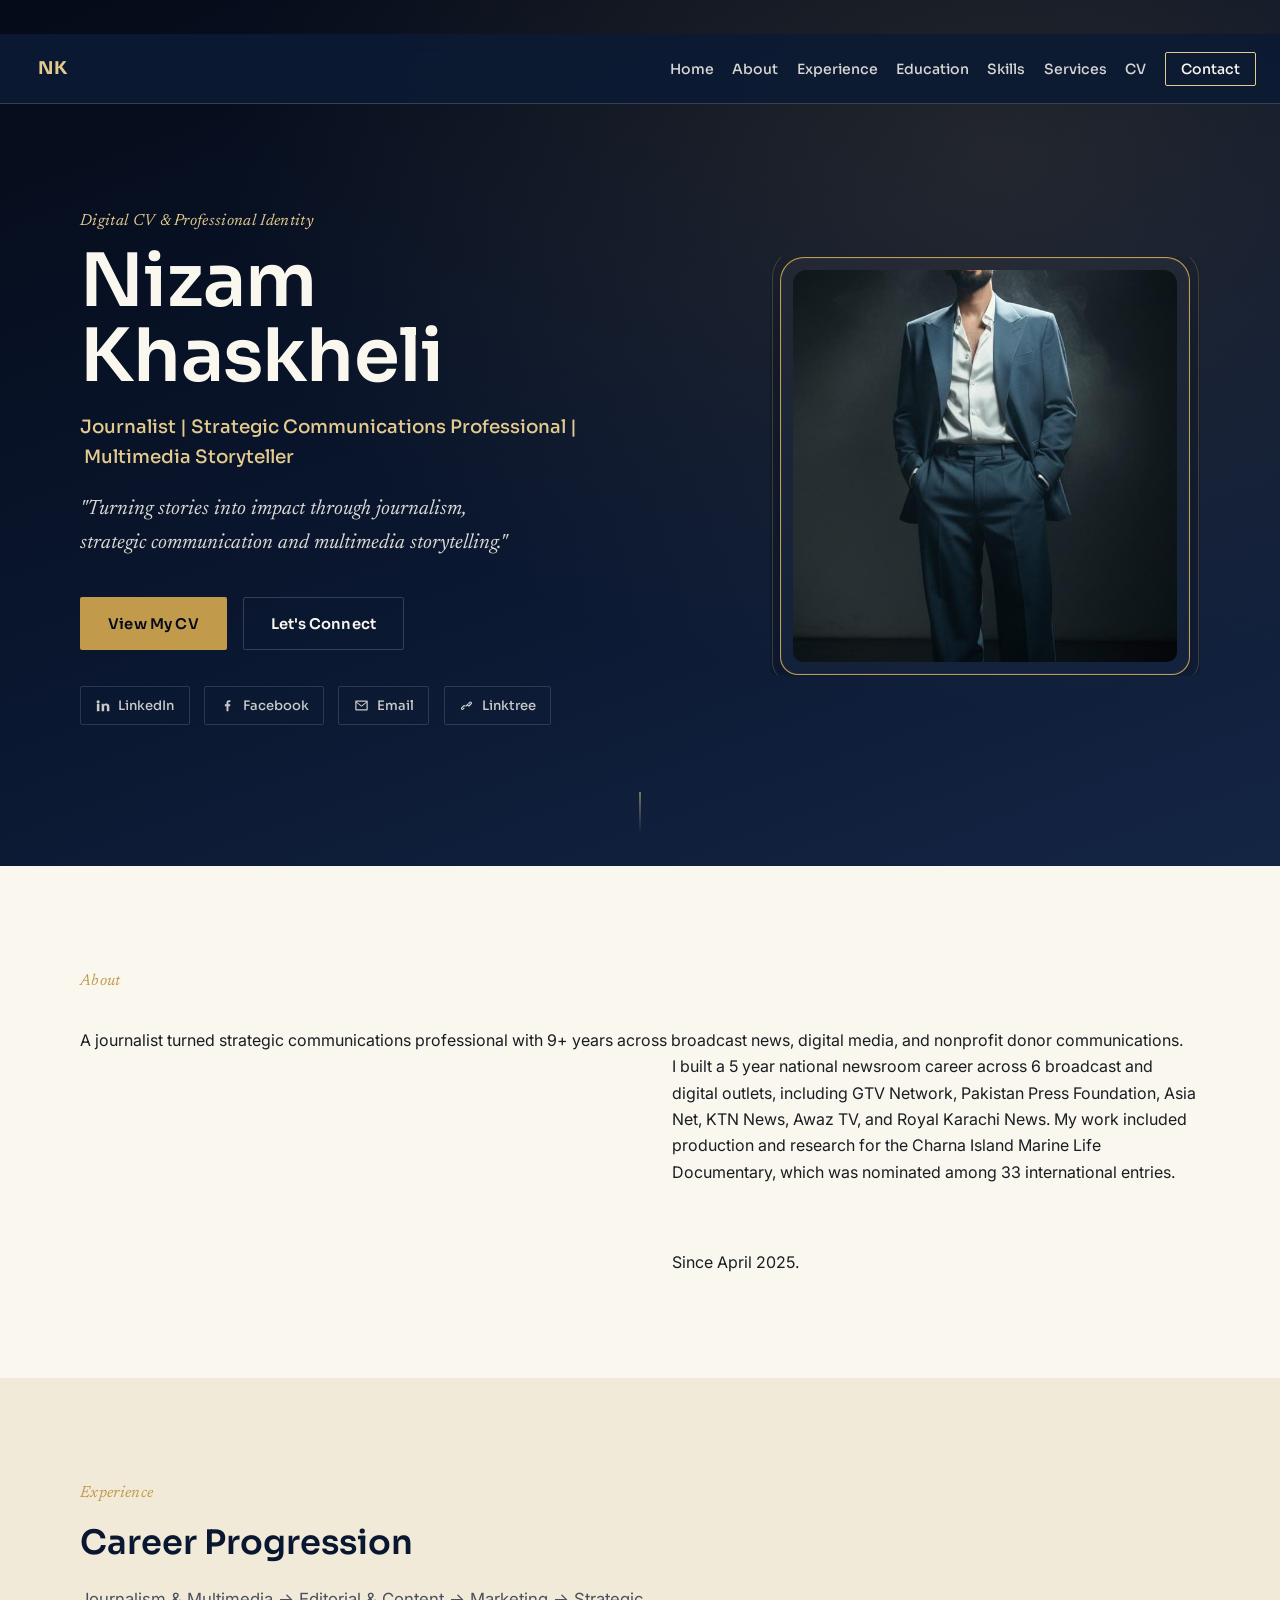
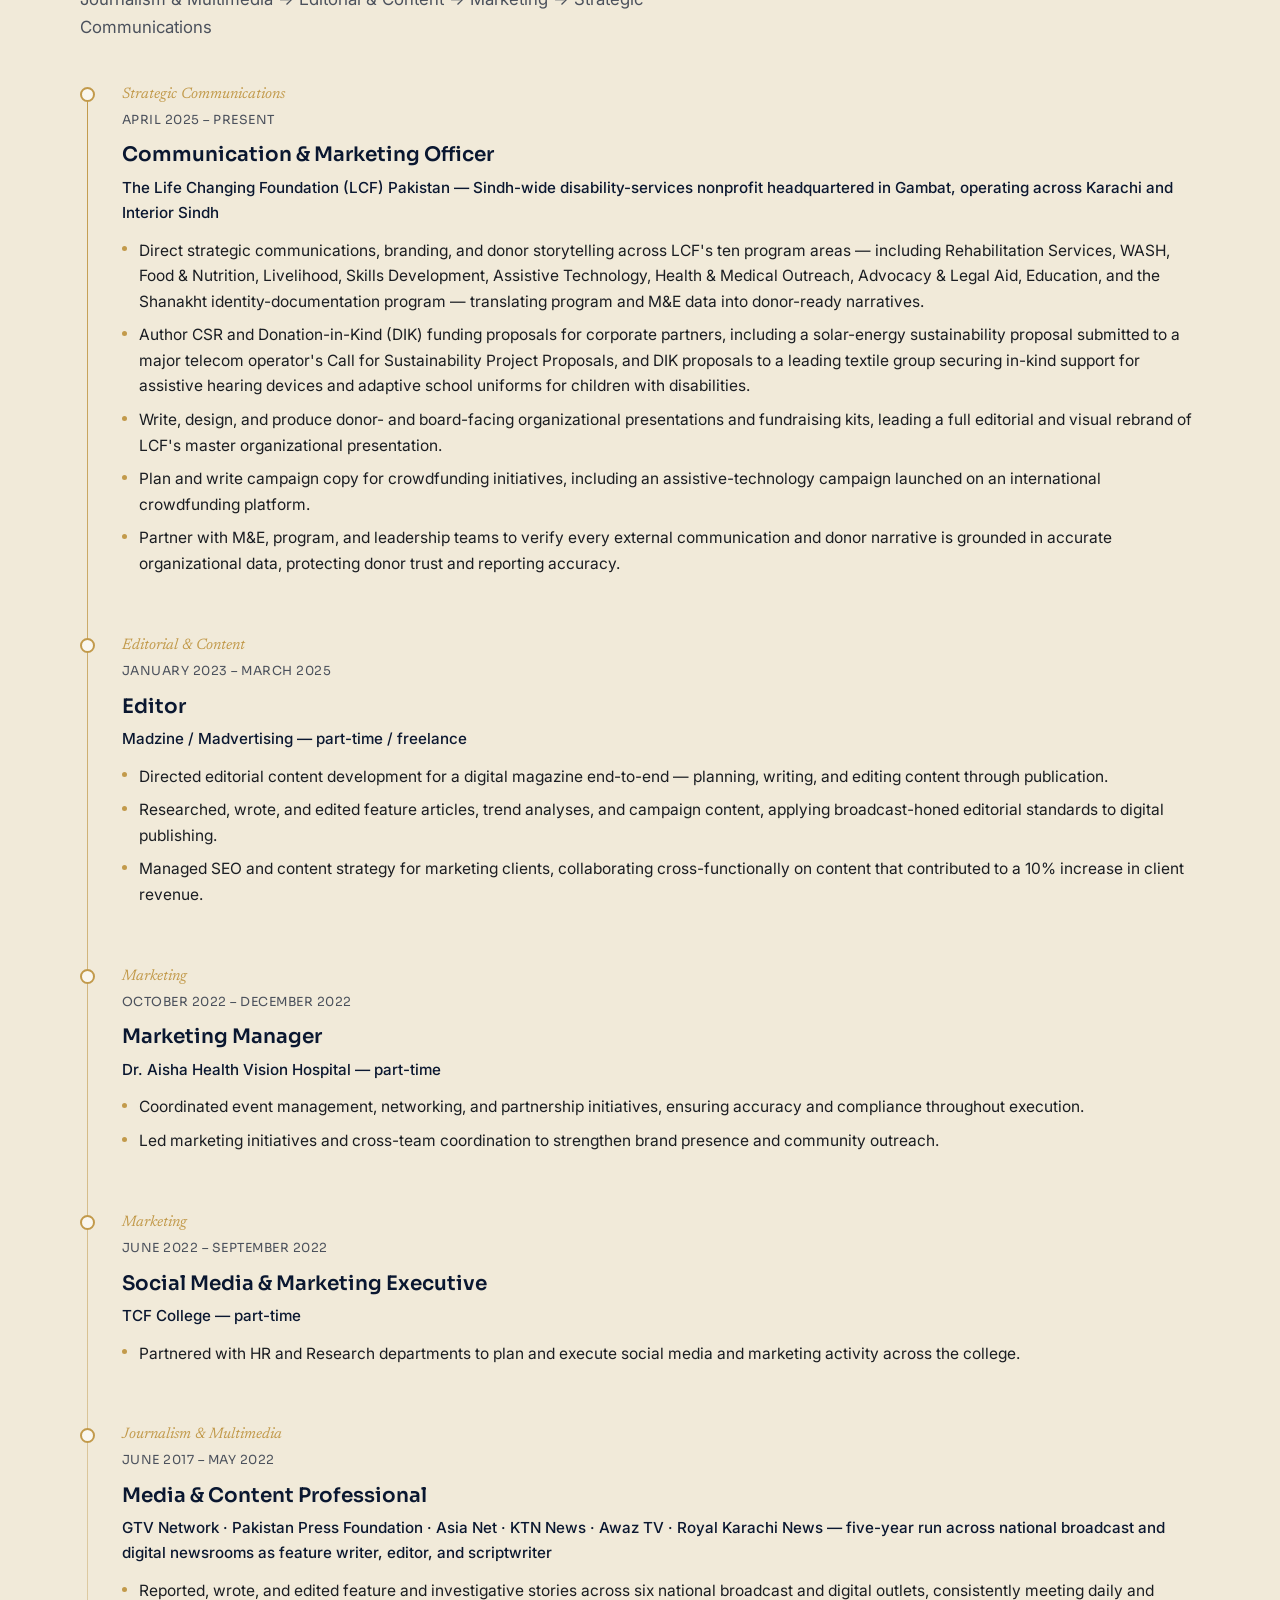
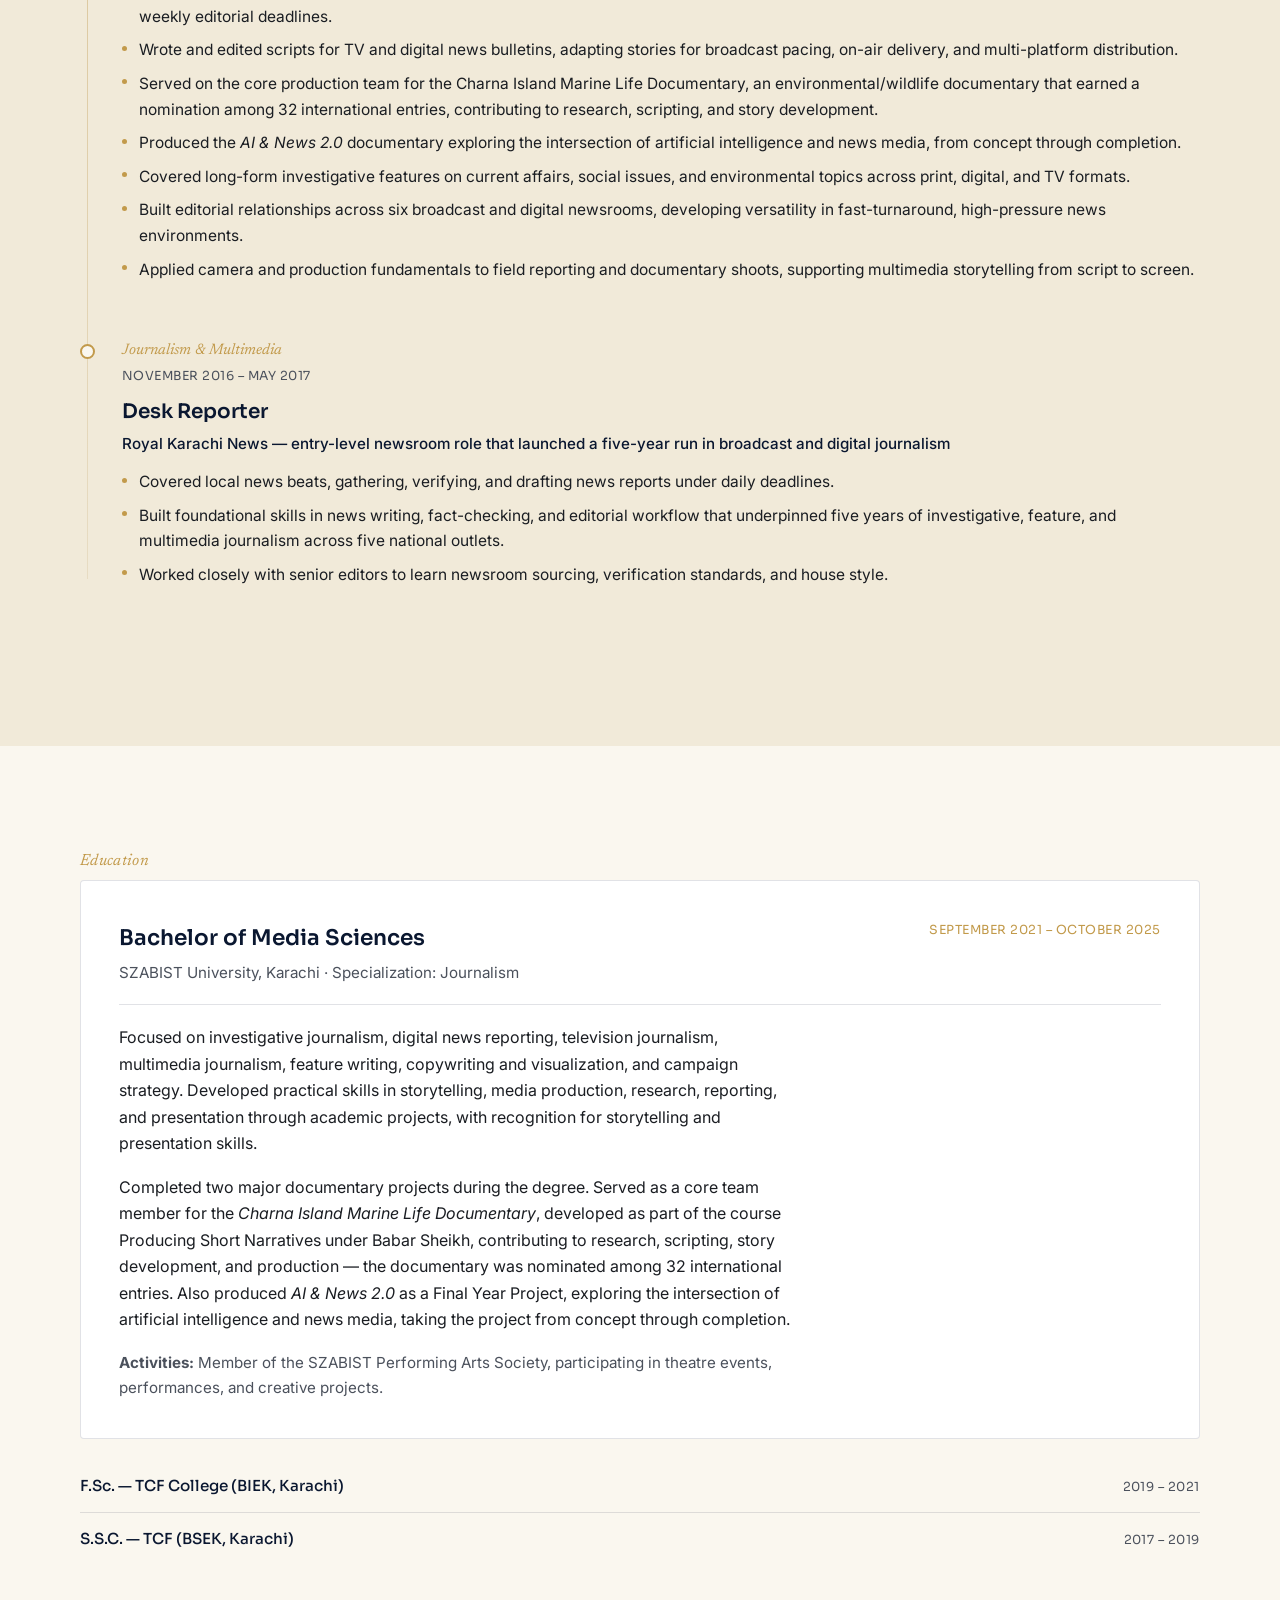
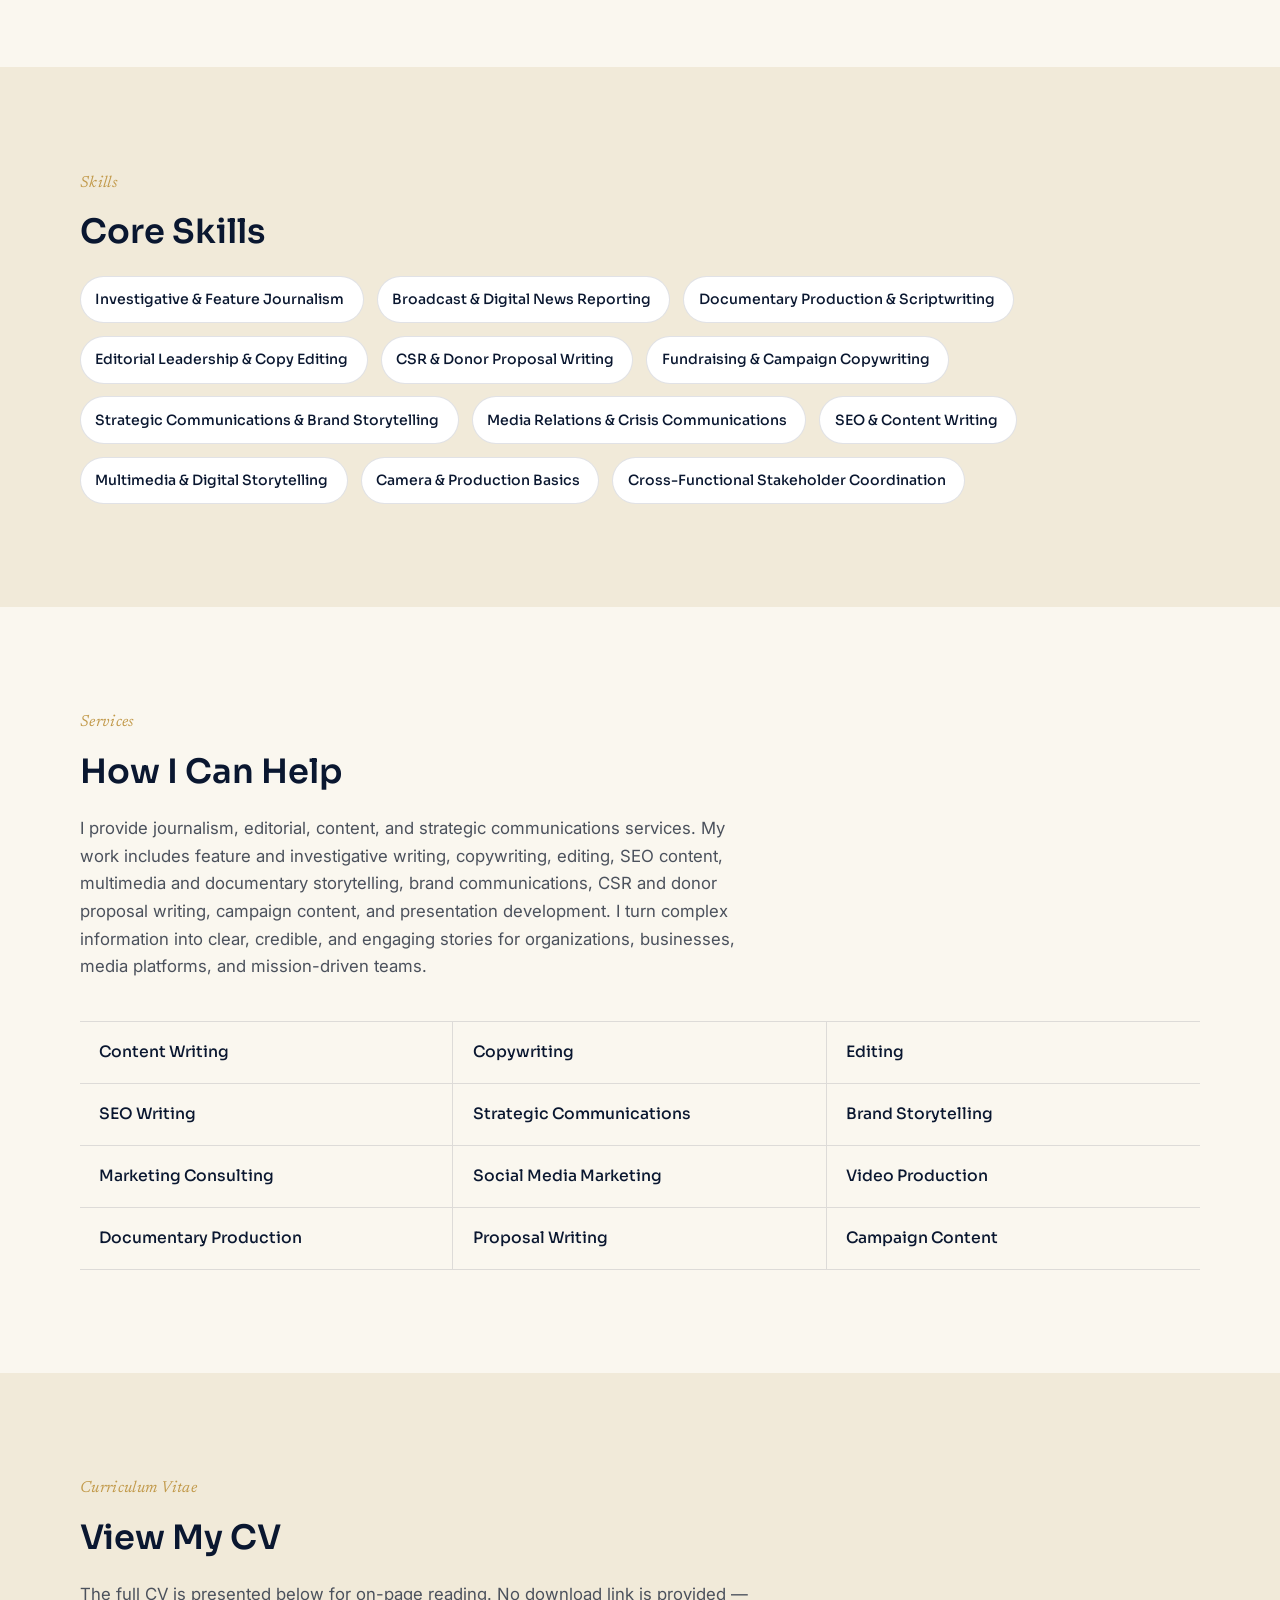
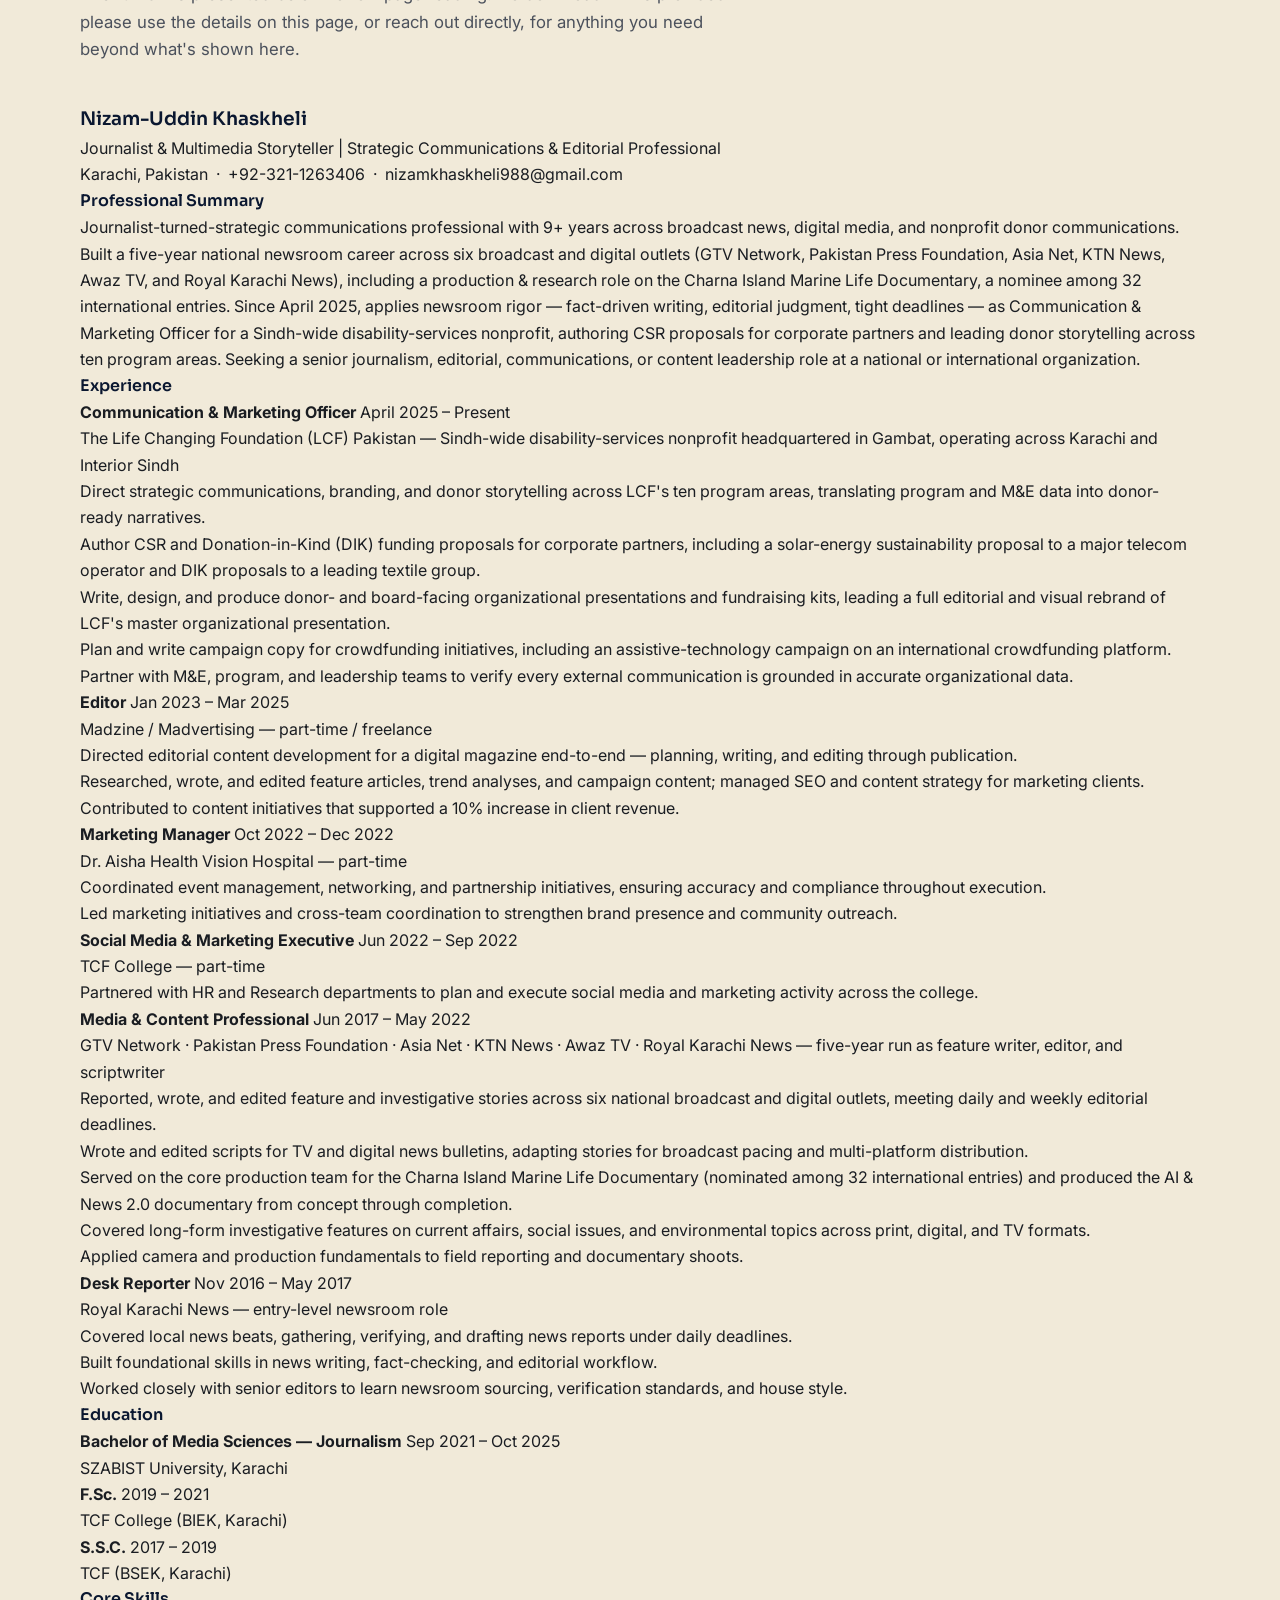
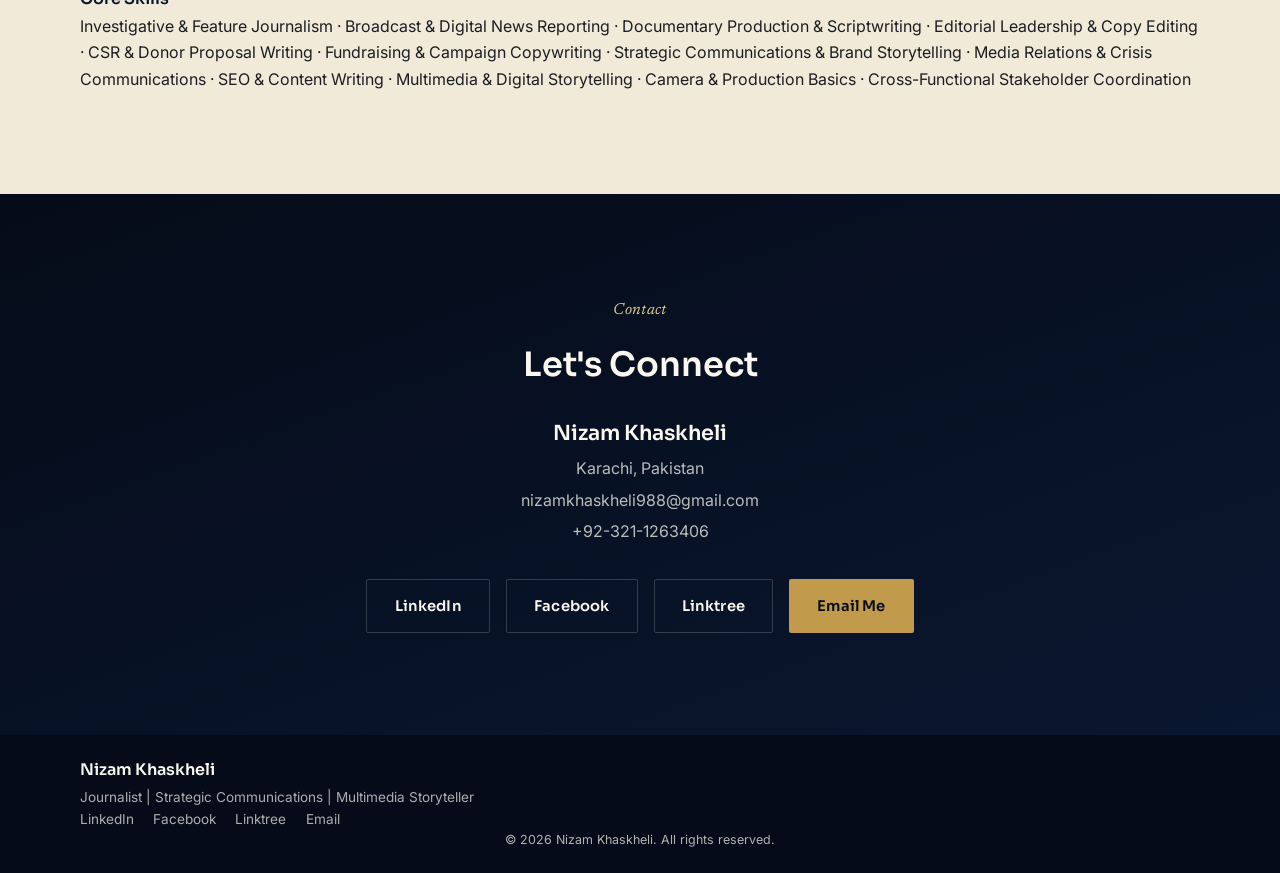
==== index (1).html @ e0e49477 "Add files via upload" ====
<!DOCTYPE html>
<html lang="en">
<head>
<meta charset="UTF-8">
<meta name="viewport" content="width=device-width, initial-scale=1.0">
<title>Nizam Khaskheli | Journalist &amp; Strategic Communications Professional</title>
<meta name="description" content="Nizam Khaskheli is a Karachi-based journalist and strategic communications professional specializing in editorial content, digital media, donor communications, storytelling and multimedia production.">
<meta name="keywords" content="Nizam Khaskheli, journalist in Karachi, journalist Pakistan, strategic communications, communications professional Pakistan, editorial content, digital journalism, broadcast journalism, multimedia storytelling, donor communications, CSR proposal writing, content strategy, SEO content writing">
<meta name="author" content="Nizam Khaskheli">
<meta name="robots" content="index, follow, max-image-preview:large">
<meta name="theme-color" content="#0b1628">
<meta name="geo.region" content="PK-SD">
<meta name="geo.placename" content="Karachi, Pakistan">

<!-- Canonical public URL -->
<link rel="canonical" href="https://visit.nizamkhaskheli.workers.dev/">

<!-- Open Graph -->
<meta property="og:type" content="website">
<meta property="og:title" content="Nizam Khaskheli | Journalist & Strategic Communications Professional">
<meta property="og:description" content="Karachi-based journalist, strategic communications professional and multimedia storyteller. Explore experience, education, skills and CV.">
<meta property="og:url" content="https://visit.nizamkhaskheli.workers.dev/">
<meta property="og:image" content="https://visit.nizamkhaskheli.workers.dev/nizam-khaskheli.jpg">
<meta property="og:image:width" content="643">
<meta property="og:image:height" content="1181">
<meta property="og:locale" content="en_US">

<!-- Twitter / X -->
<meta name="twitter:card" content="summary_large_image">
<meta name="twitter:title" content="Nizam Khaskheli | Journalist & Strategic Communications Professional">
<meta name="twitter:description" content="Karachi-based journalist, strategic communications professional and multimedia storyteller.">
<meta name="twitter:image" content="https://visit.nizamkhaskheli.workers.dev/nizam-khaskheli.jpg">
<link rel="icon" href="/favicon.svg" type="image/svg+xml">

<link rel="preconnect" href="https://fonts.googleapis.com">
<link rel="preconnect" href="https://fonts.gstatic.com" crossorigin>
<link href="https://fonts.googleapis.com/css2?family=Sora:wght@400;500;600;700&family=Inter:wght@400;500;600&family=Newsreader:ital,wght@0,400;1,400;1,500&display=swap" rel="stylesheet">

<link rel="stylesheet" href="style.css">

<!-- Structured data: Person -->
<script type="application/ld+json">
{
  "@context": "https://schema.org",
  "@type": "Person",
  "name": "Nizam Khaskheli",
  "alternateName": "Nizam-Uddin Khaskheli",
  "jobTitle": "Communication & Marketing Officer",
  "description": "Karachi-based journalist, strategic communications professional and multimedia storyteller with 9+ years across broadcast news, digital media, editorial content and nonprofit donor communications.",
  "url": "https://visit.nizamkhaskheli.workers.dev/",
  "image": "https://visit.nizamkhaskheli.workers.dev/nizam-khaskheli.jpg",
  "email": "mailto:nizamkhaskheli988@gmail.com",
  "telephone": "+92-321-1263406",
  "address": {
    "@type": "PostalAddress",
    "addressLocality": "Karachi",
    "addressCountry": "PK"
  },
  "worksFor": {
    "@type": "Organization",
    "name": "The Life Changing Foundation (LCF) Pakistan"
  },
  "alumniOf": {
    "@type": "CollegeOrUniversity",
    "name": "SZABIST University, Karachi"
  },
  "knowsAbout": [
    "Investigative Journalism",
    "Broadcast News Reporting",
    "Documentary Production",
    "Editorial Leadership",
    "CSR & Donor Proposal Writing",
    "Strategic Communications",
    "Brand Storytelling",
    "SEO & Content Writing"
  ],
  "sameAs": [
    "https://www.linkedin.com/in/nizam-khaskheli-a80105393/",
    "https://www.facebook.com/people/Nizam-Khaskheli/pfbid02JHVqVkU1X79TqSRb5tmzg2qRRCMNdY21jjFmo4Lgp6rfTdWKMhmAxt5phXQ5WW2fl/",
    "https://linktr.ee/nizamkhaskheli_"
  ]
}
</script>
<script type="application/ld+json">
{
  "@context":"https://schema.org",
  "@type":"WebSite",
  "name":"Nizam Khaskheli",
  "url":"https://visit.nizamkhaskheli.workers.dev/",
  "description":"Professional digital CV and profile of Nizam Khaskheli, journalist and strategic communications professional.",
  "inLanguage":"en"
}
</script>
</head>
<body>

<a class="skip-link" href="#main">Skip to content</a>

<!-- ============ NAVIGATION ============ -->
<header class="site-header" id="site-header">
  <nav class="nav" aria-label="Primary">
    <a href="#home" class="nav__mark">NK</a>

    <button class="nav__toggle" id="navToggle" aria-expanded="false" aria-controls="navMenu" aria-label="Open menu">
      <span></span><span></span><span></span>
    </button>

    <ul class="nav__menu" id="navMenu">
      <li><a href="#home" class="nav__link">Home</a></li>
      <li><a href="#about" class="nav__link">About</a></li>
      <li><a href="#experience" class="nav__link">Experience</a></li>
      <li><a href="#education" class="nav__link">Education</a></li>
      <li><a href="#skills" class="nav__link">Skills</a></li>
      <li><a href="#services" class="nav__link">Services</a></li>
      <li><a href="#cv" class="nav__link">CV</a></li>
      <li><a href="#contact" class="nav__link nav__link--cta">Contact</a></li>
    </ul>
  </nav>
</header>

<main id="main">

  <!-- ============ HERO ============ -->
  <section class="hero" id="home">
    <div class="hero__inner">
      <div class="hero__text">
        <p class="eyebrow eyebrow--light hero-anim" style="--d:1">Digital CV &amp; Professional Identity</p>
        <h1 class="hero__name hero-anim" style="--d:2">Nizam<br>Khaskheli</h1>
        <p class="hero__role hero-anim" style="--d:3">Journalist&nbsp;|&nbsp;Strategic Communications Professional&nbsp;|&nbsp;Multimedia Storyteller</p>
        <p class="hero__tagline hero-anim" style="--d:4">"Turning stories into impact through journalism, strategic communication and multimedia storytelling."</p>

        <div class="hero__ctas hero-anim" style="--d:5">
          <a href="#cv" class="btn btn--gold">View My CV</a>
          <a href="#contact" class="btn btn--outline">Let's Connect</a>
        </div>

        <div class="hero__socials hero-anim" style="--d:6" aria-label="Social profiles">
          <a href="https://www.linkedin.com/in/nizam-khaskheli-a80105393/" target="_blank" rel="noopener noreferrer" class="social-btn" aria-label="Nizam Khaskheli on LinkedIn">
            <svg viewBox="0 0 24 24" aria-hidden="true"><path d="M4.98 3.5a2.5 2.5 0 1 1 0 5 2.5 2.5 0 0 1 0-5ZM3 9h4v12H3V9Zm7 0h3.8v1.7h.05c.53-1 1.83-2.05 3.77-2.05C21.9 8.65 23 10.9 23 14.2V21h-4v-6.1c0-1.45-.03-3.32-2.02-3.32-2.03 0-2.34 1.58-2.34 3.22V21h-4V9Z"/></svg>
            <span>LinkedIn</span>
          </a>
          <a href="https://www.facebook.com/people/Nizam-Khaskheli/pfbid02JHVqVkU1X79TqSRb5tmzg2qRRCMNdY21jjFmo4Lgp6rfTdWKMhmAxt5phXQ5WW2fl/" target="_blank" rel="noopener noreferrer" class="social-btn" aria-label="Nizam Khaskheli on Facebook">
            <svg viewBox="0 0 24 24" aria-hidden="true"><path d="M13.5 21v-7.9h2.65l.4-3.08H13.5V8.05c0-.89.25-1.5 1.52-1.5h1.63V3.8C16.35 3.75 15.4 3.67 14.3 3.67c-2.3 0-3.87 1.4-3.87 3.98v2.35H7.77v3.08h2.66V21h3.07Z"/></svg>
            <span>Facebook</span>
          </a>
          <a href="mailto:nizamkhaskheli988@gmail.com" class="social-btn" aria-label="Email Nizam Khaskheli">
            <svg viewBox="0 0 24 24" aria-hidden="true"><path d="M2 5.5A1.5 1.5 0 0 1 3.5 4h17A1.5 1.5 0 0 1 22 5.5v13a1.5 1.5 0 0 1-1.5 1.5h-17A1.5 1.5 0 0 1 2 18.5v-13Zm2.2.5 7.8 6.1L19.8 6H4.2Zm15.8 1.6-7.4 5.8a1 1 0 0 1-1.2 0L4 7.6V18h16V7.6Z"/></svg>
            <span>Email</span>
          </a>
          <a href="https://linktr.ee/nizamkhaskheli_" target="_blank" rel="noopener noreferrer" class="social-btn" aria-label="Nizam Khaskheli on Linktree">
            <svg viewBox="0 0 24 24" aria-hidden="true"><path d="M10.6 13.4a1 1 0 0 1 0-1.4l3-3a1 1 0 0 1 1.4 1.4l-3 3a1 1 0 0 1-1.4 0Zm-1.9 3.5-1.6 1.6a2.5 2.5 0 0 1-3.5-3.5l3-3a2.5 2.5 0 0 1 3.5 0 1 1 0 0 1-1.4 1.4.5.5 0 0 0-.7 0l-3 3a.5.5 0 0 0 .7.7l1.6-1.6a1 1 0 0 1 1.4 1.4ZM20.4 9.6l-3 3a2.5 2.5 0 0 1-3.5 0 1 1 0 0 1 1.4-1.4.5.5 0 0 0 .7 0l3-3a.5.5 0 0 0-.7-.7l-1.6 1.6a1 1 0 1 1-1.4-1.4l1.6-1.6a2.5 2.5 0 0 1 3.5 3.5Z"/></svg>
            <span>Linktree</span>
          </a>
        </div>
      </div>

      <div class="hero__portrait hero-anim-portrait">
        <div class="portrait-frame">
          <img src="nizam-khaskheli.jpg" alt="Portrait of Nizam Khaskheli, journalist and strategic communications professional" class="portrait-img" width="643" height="1181" loading="eager" fetchpriority="high">
        </div>
      </div>
    </div>
    <div class="hero__scroll-cue" aria-hidden="true"><span></span></div>
  </section>

  <!-- ============ ABOUT ============ -->
  <section class="section" id="about">
    <div class="section__inner">
      <p class="eyebrow">About</p>
      <p class="lede"> <p class="about__lead">
  </p>A journalist turned strategic communications professional with 9+ years across broadcast news, digital media, and nonprofit donor communications.</p>
      <div class="about__grid">
        <p class="body-text">
          <p>
    I built a 5 year national newsroom career across 6 broadcast and digital outlets, including GTV Network, Pakistan Press Foundation, Asia Net, KTN News, Awaz TV, and Royal Karachi News. My work included production and research for the Charna Island Marine Life Documentary, which was nominated among 33 international entries.
</p>
        </p>
        <p class="body-text">
          Since April 2025.
        </p>
      </div>
    </div>
  </section>

  <!-- ============ EXPERIENCE ============ -->
  <section class="section section--tint" id="experience">
    <div class="section__inner">
      <p class="eyebrow">Experience</p>
      <h2 class="section__title">Career Progression</h2>
      <p class="section__intro">Journalism &amp; Multimedia&nbsp;→&nbsp;Editorial &amp; Content&nbsp;→&nbsp;Marketing&nbsp;→&nbsp;Strategic Communications</p>

      <ol class="timeline">

        <!-- Role 1 -->
        <li class="timeline__item" data-reveal>
          <div class="timeline__marker" aria-hidden="true"></div>
          <div class="timeline__content">
            <p class="timeline__era">Strategic Communications</p>
            <p class="timeline__date">April 2025 – Present</p>
            <h3 class="timeline__role">Communication &amp; Marketing Officer</h3>
            <p class="timeline__org">The Life Changing Foundation (LCF) Pakistan — Sindh-wide disability-services nonprofit headquartered in Gambat, operating across Karachi and Interior Sindh</p>
            <ul class="timeline__bullets">
              <li>Direct strategic communications, branding, and donor storytelling across LCF's ten program areas — including Rehabilitation Services, WASH, Food &amp; Nutrition, Livelihood, Skills Development, Assistive Technology, Health &amp; Medical Outreach, Advocacy &amp; Legal Aid, Education, and the Shanakht identity-documentation program — translating program and M&amp;E data into donor-ready narratives.</li>
              <li>Author CSR and Donation-in-Kind (DIK) funding proposals for corporate partners, including a solar-energy sustainability proposal submitted to a major telecom operator's Call for Sustainability Project Proposals, and DIK proposals to a leading textile group securing in-kind support for assistive hearing devices and adaptive school uniforms for children with disabilities.</li>
              <li>Write, design, and produce donor- and board-facing organizational presentations and fundraising kits, leading a full editorial and visual rebrand of LCF's master organizational presentation.</li>
              <li>Plan and write campaign copy for crowdfunding initiatives, including an assistive-technology campaign launched on an international crowdfunding platform.</li>
              <li>Partner with M&amp;E, program, and leadership teams to verify every external communication and donor narrative is grounded in accurate organizational data, protecting donor trust and reporting accuracy.</li>
            </ul>
          </div>
        </li>

        <!-- Role 2 -->
        <li class="timeline__item" data-reveal>
          <div class="timeline__marker" aria-hidden="true"></div>
          <div class="timeline__content">
            <p class="timeline__era">Editorial &amp; Content</p>
            <p class="timeline__date">January 2023 – March 2025</p>
            <h3 class="timeline__role">Editor</h3>
            <p class="timeline__org">Madzine / Madvertising — part-time / freelance</p>
            <ul class="timeline__bullets">
              <li>Directed editorial content development for a digital magazine end-to-end — planning, writing, and editing content through publication.</li>
              <li>Researched, wrote, and edited feature articles, trend analyses, and campaign content, applying broadcast-honed editorial standards to digital publishing.</li>
              <li>Managed SEO and content strategy for marketing clients, collaborating cross-functionally on content that contributed to a 10% increase in client revenue.</li>
            </ul>
          </div>
        </li>

        <!-- Role 3 -->
        <li class="timeline__item" data-reveal>
          <div class="timeline__marker" aria-hidden="true"></div>
          <div class="timeline__content">
            <p class="timeline__era">Marketing</p>
            <p class="timeline__date">October 2022 – December 2022</p>
            <h3 class="timeline__role">Marketing Manager</h3>
            <p class="timeline__org">Dr. Aisha Health Vision Hospital — part-time</p>
            <ul class="timeline__bullets">
              <li>Coordinated event management, networking, and partnership initiatives, ensuring accuracy and compliance throughout execution.</li>
              <li>Led marketing initiatives and cross-team coordination to strengthen brand presence and community outreach.</li>
            </ul>
          </div>
        </li>

        <!-- Role 4 -->
        <li class="timeline__item" data-reveal>
          <div class="timeline__marker" aria-hidden="true"></div>
          <div class="timeline__content">
            <p class="timeline__era">Marketing</p>
            <p class="timeline__date">June 2022 – September 2022</p>
            <h3 class="timeline__role">Social Media &amp; Marketing Executive</h3>
            <p class="timeline__org">TCF College — part-time</p>
            <ul class="timeline__bullets">
              <li>Partnered with HR and Research departments to plan and execute social media and marketing activity across the college.</li>
            </ul>
          </div>
        </li>

        <!-- Role 5 -->
        <li class="timeline__item" data-reveal>
          <div class="timeline__marker" aria-hidden="true"></div>
          <div class="timeline__content">
            <p class="timeline__era">Journalism &amp; Multimedia</p>
            <p class="timeline__date">June 2017 – May 2022</p>
            <h3 class="timeline__role">Media &amp; Content Professional</h3>
            <p class="timeline__org">GTV Network · Pakistan Press Foundation · Asia Net · KTN News · Awaz TV · Royal Karachi News — five-year run across national broadcast and digital newsrooms as feature writer, editor, and scriptwriter</p>
            <ul class="timeline__bullets">
              <li>Reported, wrote, and edited feature and investigative stories across six national broadcast and digital outlets, consistently meeting daily and weekly editorial deadlines.</li>
              <li>Wrote and edited scripts for TV and digital news bulletins, adapting stories for broadcast pacing, on-air delivery, and multi-platform distribution.</li>
              <li>Served on the core production team for the Charna Island Marine Life Documentary, an environmental/wildlife documentary that earned a nomination among 32 international entries, contributing to research, scripting, and story development.</li>
              <li>Produced the <em>AI &amp; News 2.0</em> documentary exploring the intersection of artificial intelligence and news media, from concept through completion.</li>
              <li>Covered long-form investigative features on current affairs, social issues, and environmental topics across print, digital, and TV formats.</li>
              <li>Built editorial relationships across six broadcast and digital newsrooms, developing versatility in fast-turnaround, high-pressure news environments.</li>
              <li>Applied camera and production fundamentals to field reporting and documentary shoots, supporting multimedia storytelling from script to screen.</li>
            </ul>
          </div>
        </li>

        <!-- Role 6 -->
        <li class="timeline__item" data-reveal>
          <div class="timeline__marker" aria-hidden="true"></div>
          <div class="timeline__content">
            <p class="timeline__era">Journalism &amp; Multimedia</p>
            <p class="timeline__date">November 2016 – May 2017</p>
            <h3 class="timeline__role">Desk Reporter</h3>
            <p class="timeline__org">Royal Karachi News — entry-level newsroom role that launched a five-year run in broadcast and digital journalism</p>
            <ul class="timeline__bullets">
              <li>Covered local news beats, gathering, verifying, and drafting news reports under daily deadlines.</li>
              <li>Built foundational skills in news writing, fact-checking, and editorial workflow that underpinned five years of investigative, feature, and multimedia journalism across five national outlets.</li>
              <li>Worked closely with senior editors to learn newsroom sourcing, verification standards, and house style.</li>
            </ul>
          </div>
        </li>

      </ol>
    </div>
  </section>

  <!-- ============ EDUCATION ============ -->
  <section class="section" id="education">
    <div class="section__inner">
      <p class="eyebrow">Education</p>
      <div class="education__card" data-reveal>
        <div class="education__head">
          <div>
            <h3 class="education__degree">Bachelor of Media Sciences</h3>
            <p class="education__school">SZABIST University, Karachi &middot; Specialization: Journalism</p>
          </div>
          <p class="education__date">September 2021 – October 2025</p>
        </div>
        <p class="body-text">
          Focused on investigative journalism, digital news reporting, television journalism, multimedia journalism, feature writing, copywriting and visualization, and campaign strategy. Developed practical skills in storytelling, media production, research, reporting, and presentation through academic projects, with recognition for storytelling and presentation skills.
        </p>
        <p class="body-text">
          Completed two major documentary projects during the degree. Served as a core team member for the <em>Charna Island Marine Life Documentary</em>, developed as part of the course Producing Short Narratives under Babar Sheikh, contributing to research, scripting, story development, and production — the documentary was nominated among 32 international entries. Also produced <em>AI &amp; News 2.0</em> as a Final Year Project, exploring the intersection of artificial intelligence and news media, taking the project from concept through completion.
        </p>
        <p class="body-text body-text--muted">
          <strong>Activities:</strong> Member of the SZABIST Performing Arts Society, participating in theatre events, performances, and creative projects.
        </p>
      </div>

      <div class="education__prior" data-reveal>
        <div class="education__prior-row">
          <p class="education__prior-degree">F.Sc. — TCF College (BIEK, Karachi)</p>
          <p class="education__prior-date">2019 – 2021</p>
        </div>
        <div class="education__prior-row">
          <p class="education__prior-degree">S.S.C. — TCF (BSEK, Karachi)</p>
          <p class="education__prior-date">2017 – 2019</p>
        </div>
      </div>
    </div>
  </section>

  <!-- ============ SKILLS ============ -->
  <section class="section section--tint" id="skills">
    <div class="section__inner">
      <p class="eyebrow">Skills</p>
      <h2 class="section__title">Core Skills</h2>
      <ul class="skills__grid">
        <li class="skill-chip" data-reveal>Investigative &amp; Feature Journalism</li>
        <li class="skill-chip" data-reveal>Broadcast &amp; Digital News Reporting</li>
        <li class="skill-chip" data-reveal>Documentary Production &amp; Scriptwriting</li>
        <li class="skill-chip" data-reveal>Editorial Leadership &amp; Copy Editing</li>
        <li class="skill-chip" data-reveal>CSR &amp; Donor Proposal Writing</li>
        <li class="skill-chip" data-reveal>Fundraising &amp; Campaign Copywriting</li>
        <li class="skill-chip" data-reveal>Strategic Communications &amp; Brand Storytelling</li>
        <li class="skill-chip" data-reveal>Media Relations &amp; Crisis Communications</li>
        <li class="skill-chip" data-reveal>SEO &amp; Content Writing</li>
        <li class="skill-chip" data-reveal>Multimedia &amp; Digital Storytelling</li>
        <li class="skill-chip" data-reveal>Camera &amp; Production Basics</li>
        <li class="skill-chip" data-reveal>Cross-Functional Stakeholder Coordination</li>
      </ul>
    </div>
  </section>

  <!-- ============ SERVICES ============ -->
  <section class="section" id="services">
    <div class="section__inner">
      <p class="eyebrow">Services</p>
      <h2 class="section__title">How I Can Help</h2>
      <p class="section__intro">I provide journalism, editorial, content, and strategic communications services. My work includes feature and investigative writing, copywriting, editing, SEO content, multimedia and documentary storytelling, brand communications, CSR and donor proposal writing, campaign content, and presentation development. I turn complex information into clear, credible, and engaging stories for organizations, businesses, media platforms, and mission-driven teams.</p>

      <ul class="services__list">
        <li data-reveal><span>Content Writing</span></li>
        <li data-reveal><span>Copywriting</span></li>
        <li data-reveal><span>Editing</span></li>
        <li data-reveal><span>SEO Writing</span></li>
        <li data-reveal><span>Strategic Communications</span></li>
        <li data-reveal><span>Brand Storytelling</span></li>
        <li data-reveal><span>Marketing Consulting</span></li>
        <li data-reveal><span>Social Media Marketing</span></li>
        <li data-reveal><span>Video Production</span></li>
        <li data-reveal><span>Documentary Production</span></li>
        <li data-reveal><span>Proposal Writing</span></li>
        <li data-reveal><span>Campaign Content</span></li>
      </ul>
    </div>
  </section>

  <!-- ============ CV (VIEW ONLY) ============ -->
  <section class="section section--tint" id="cv">
    <div class="section__inner">
      <p class="eyebrow">Curriculum Vitae</p>
      <h2 class="section__title">View My CV</h2>
      <p class="section__intro">The full CV is presented below for on-page reading. No download link is provided — please use the details on this page, or reach out directly, for anything you need beyond what's shown here.</p>

      <div class="cv-doc" data-reveal>
        <header class="cv-doc__head">
          <h3>Nizam-Uddin Khaskheli</h3>
          <p>Journalist &amp; Multimedia Storyteller | Strategic Communications &amp; Editorial Professional</p>
          <p class="cv-doc__contact">Karachi, Pakistan &nbsp;·&nbsp; +92-321-1263406 &nbsp;·&nbsp; nizamkhaskheli988@gmail.com</p>
        </header>

        <section class="cv-doc__section">
          <h4>Professional Summary</h4>
          <p>Journalist-turned-strategic communications professional with 9+ years across broadcast news, digital media, and nonprofit donor communications. Built a five-year national newsroom career across six broadcast and digital outlets (GTV Network, Pakistan Press Foundation, Asia Net, KTN News, Awaz TV, and Royal Karachi News), including a production &amp; research role on the Charna Island Marine Life Documentary, a nominee among 32 international entries. Since April 2025, applies newsroom rigor — fact-driven writing, editorial judgment, tight deadlines — as Communication &amp; Marketing Officer for a Sindh-wide disability-services nonprofit, authoring CSR proposals for corporate partners and leading donor storytelling across ten program areas. Seeking a senior journalism, editorial, communications, or content leadership role at a national or international organization.</p>
        </section>

        <section class="cv-doc__section">
          <h4>Experience</h4>

          <article class="cv-doc__entry">
            <div class="cv-doc__entry-head">
              <strong>Communication &amp; Marketing Officer</strong>
              <span>April 2025 – Present</span>
            </div>
            <p class="cv-doc__org">The Life Changing Foundation (LCF) Pakistan — Sindh-wide disability-services nonprofit headquartered in Gambat, operating across Karachi and Interior Sindh</p>
            <ul>
              <li>Direct strategic communications, branding, and donor storytelling across LCF's ten program areas, translating program and M&amp;E data into donor-ready narratives.</li>
              <li>Author CSR and Donation-in-Kind (DIK) funding proposals for corporate partners, including a solar-energy sustainability proposal to a major telecom operator and DIK proposals to a leading textile group.</li>
              <li>Write, design, and produce donor- and board-facing organizational presentations and fundraising kits, leading a full editorial and visual rebrand of LCF's master organizational presentation.</li>
              <li>Plan and write campaign copy for crowdfunding initiatives, including an assistive-technology campaign on an international crowdfunding platform.</li>
              <li>Partner with M&amp;E, program, and leadership teams to verify every external communication is grounded in accurate organizational data.</li>
            </ul>
          </article>

          <article class="cv-doc__entry">
            <div class="cv-doc__entry-head">
              <strong>Editor</strong>
              <span>Jan 2023 – Mar 2025</span>
            </div>
            <p class="cv-doc__org">Madzine / Madvertising — part-time / freelance</p>
            <ul>
              <li>Directed editorial content development for a digital magazine end-to-end — planning, writing, and editing through publication.</li>
              <li>Researched, wrote, and edited feature articles, trend analyses, and campaign content; managed SEO and content strategy for marketing clients.</li>
              <li>Contributed to content initiatives that supported a 10% increase in client revenue.</li>
            </ul>
          </article>

          <article class="cv-doc__entry">
            <div class="cv-doc__entry-head">
              <strong>Marketing Manager</strong>
              <span>Oct 2022 – Dec 2022</span>
            </div>
            <p class="cv-doc__org">Dr. Aisha Health Vision Hospital — part-time</p>
            <ul>
              <li>Coordinated event management, networking, and partnership initiatives, ensuring accuracy and compliance throughout execution.</li>
              <li>Led marketing initiatives and cross-team coordination to strengthen brand presence and community outreach.</li>
            </ul>
          </article>

          <article class="cv-doc__entry">
            <div class="cv-doc__entry-head">
              <strong>Social Media &amp; Marketing Executive</strong>
              <span>Jun 2022 – Sep 2022</span>
            </div>
            <p class="cv-doc__org">TCF College — part-time</p>
            <ul>
              <li>Partnered with HR and Research departments to plan and execute social media and marketing activity across the college.</li>
            </ul>
          </article>

          <article class="cv-doc__entry">
            <div class="cv-doc__entry-head">
              <strong>Media &amp; Content Professional</strong>
              <span>Jun 2017 – May 2022</span>
            </div>
            <p class="cv-doc__org">GTV Network · Pakistan Press Foundation · Asia Net · KTN News · Awaz TV · Royal Karachi News — five-year run as feature writer, editor, and scriptwriter</p>
            <ul>
              <li>Reported, wrote, and edited feature and investigative stories across six national broadcast and digital outlets, meeting daily and weekly editorial deadlines.</li>
              <li>Wrote and edited scripts for TV and digital news bulletins, adapting stories for broadcast pacing and multi-platform distribution.</li>
              <li>Served on the core production team for the Charna Island Marine Life Documentary (nominated among 32 international entries) and produced the AI &amp; News 2.0 documentary from concept through completion.</li>
              <li>Covered long-form investigative features on current affairs, social issues, and environmental topics across print, digital, and TV formats.</li>
              <li>Applied camera and production fundamentals to field reporting and documentary shoots.</li>
            </ul>
          </article>

          <article class="cv-doc__entry">
            <div class="cv-doc__entry-head">
              <strong>Desk Reporter</strong>
              <span>Nov 2016 – May 2017</span>
            </div>
            <p class="cv-doc__org">Royal Karachi News — entry-level newsroom role</p>
            <ul>
              <li>Covered local news beats, gathering, verifying, and drafting news reports under daily deadlines.</li>
              <li>Built foundational skills in news writing, fact-checking, and editorial workflow.</li>
              <li>Worked closely with senior editors to learn newsroom sourcing, verification standards, and house style.</li>
            </ul>
          </article>
        </section>

        <section class="cv-doc__section">
          <h4>Education</h4>
          <article class="cv-doc__entry">
            <div class="cv-doc__entry-head">
              <strong>Bachelor of Media Sciences — Journalism</strong>
              <span>Sep 2021 – Oct 2025</span>
            </div>
            <p class="cv-doc__org">SZABIST University, Karachi</p>
          </article>
          <article class="cv-doc__entry">
            <div class="cv-doc__entry-head">
              <strong>F.Sc.</strong>
              <span>2019 – 2021</span>
            </div>
            <p class="cv-doc__org">TCF College (BIEK, Karachi)</p>
          </article>
          <article class="cv-doc__entry">
            <div class="cv-doc__entry-head">
              <strong>S.S.C.</strong>
              <span>2017 – 2019</span>
            </div>
            <p class="cv-doc__org">TCF (BSEK, Karachi)</p>
          </article>
        </section>

        <section class="cv-doc__section">
          <h4>Core Skills</h4>
          <p class="cv-doc__skills">Investigative &amp; Feature Journalism · Broadcast &amp; Digital News Reporting · Documentary Production &amp; Scriptwriting · Editorial Leadership &amp; Copy Editing · CSR &amp; Donor Proposal Writing · Fundraising &amp; Campaign Copywriting · Strategic Communications &amp; Brand Storytelling · Media Relations &amp; Crisis Communications · SEO &amp; Content Writing · Multimedia &amp; Digital Storytelling · Camera &amp; Production Basics · Cross-Functional Stakeholder Coordination</p>
        </section>
      </div>
    </div>
  </section>

  <!-- ============ CONTACT ============ -->
  <section class="section contact" id="contact">
    <div class="section__inner">
      <p class="eyebrow eyebrow--light">Contact</p>
      <h2 class="section__title section__title--light">Let's Connect</h2>
      <p class="contact__name">Nizam Khaskheli</p>
      <p class="contact__meta">Karachi, Pakistan</p>
      <p class="contact__meta"><a href="mailto:nizamkhaskheli988@gmail.com">nizamkhaskheli988@gmail.com</a></p>
      <p class="contact__meta"><a href="tel:+923211263406">+92-321-1263406</a></p>

      <div class="contact__buttons">
        <a href="https://www.linkedin.com/in/nizam-khaskheli-a80105393/" target="_blank" rel="noopener noreferrer" class="btn btn--outline-light">LinkedIn</a>
        <a href="https://www.facebook.com/people/Nizam-Khaskheli/pfbid02JHVqVkU1X79TqSRb5tmzg2qRRCMNdY21jjFmo4Lgp6rfTdWKMhmAxt5phXQ5WW2fl/" target="_blank" rel="noopener noreferrer" class="btn btn--outline-light">Facebook</a>
        <a href="https://linktr.ee/nizamkhaskheli_" target="_blank" rel="noopener noreferrer" class="btn btn--outline-light">Linktree</a>
        <a href="mailto:nizamkhaskheli988@gmail.com" class="btn btn--gold">Email Me</a>
      </div>
    </div>
  </section>

</main>

<!-- ============ FOOTER ============ -->
<footer class="footer">
  <div class="footer__inner">
    <div>
      <p class="footer__name">Nizam Khaskheli</p>
      <p class="footer__role">Journalist | Strategic Communications | Multimedia Storyteller</p>
    </div>
    <div class="footer__links">
      <a href="https://www.linkedin.com/in/nizam-khaskheli-a80105393/" target="_blank" rel="noopener noreferrer">LinkedIn</a>
      <a href="https://www.facebook.com/people/Nizam-Khaskheli/pfbid02JHVqVkU1X79TqSRb5tmzg2qRRCMNdY21jjFmo4Lgp6rfTdWKMhmAxt5phXQ5WW2fl/" target="_blank" rel="noopener noreferrer">Facebook</a>
      <a href="https://linktr.ee/nizamkhaskheli_" target="_blank" rel="noopener noreferrer">Linktree</a>
      <a href="mailto:nizamkhaskheli988@gmail.com">Email</a>
    </div>
    <p class="footer__copy">&copy; 2026 Nizam Khaskheli. All rights reserved.</p>
  </div>
</footer>

<script src="script.js"></script>
</body>
</html>
---- style.css ----
/* =========================================================
   NIZAM KHASKHELI — DIGITAL CV
   Design tokens
   ========================================================= */
:root{
  --navy:        #0A1730;
  --navy-deep:   #050B18;
  --navy-soft:   #142544;
  --ivory:       #FAF7EF;
  --paper:       #FFFFFF;
  --charcoal:    #1A1D22;
  --charcoal-60: #4B515C;
  --gold:        #C29A4B;
  --gold-soft:   #E3CA8E;
  --hairline:    rgba(10,23,48,0.12);
  --hairline-light: rgba(250,247,239,0.18);

  --font-head: 'Sora', 'Segoe UI', sans-serif;
  --font-body: 'Inter', 'Segoe UI', sans-serif;
  --font-editorial: 'Newsreader', Georgia, serif;

  --maxw: 1120px;
  --section-pad: clamp(4rem, 8vw, 7rem);
  --radius: 4px;
  --ease: cubic-bezier(.22,.61,.36,1);
}

*,*::before,*::after{ box-sizing: border-box; }
html{ scroll-behavior: smooth; }
body{
  margin:0;
  background: var(--ivory);
  color: var(--charcoal);
  font-family: var(--font-body);
  font-size: 16px;
  line-height: 1.65;
  -webkit-font-smoothing: antialiased;
  overflow-x: hidden;
}
img{ max-width:100%; display:block; }
a{ color: inherit; text-decoration:none; }
ul{ margin:0; padding:0; list-style:none; }
h1,h2,h3,h4{ font-family: var(--font-head); margin:0; color: var(--navy); font-weight:600; text-wrap: balance; }
p{ margin:0; }

.skip-link{
  position:absolute; left:-999px; top:0; background:var(--navy); color:var(--ivory);
  padding: .75rem 1.25rem; z-index: 999; border-radius: 0 0 4px 0;
}
.skip-link:focus{ left:0; }

:focus-visible{
  outline: 2px solid var(--gold);
  outline-offset: 3px;
}

/* =========================================================
   LAYOUT HELPERS
   ========================================================= */
.section{ padding: var(--section-pad) 1.5rem; }
.section--tint{ background: #F1EAD9; }
.section__inner{ max-width: var(--maxw); margin: 0 auto; }
.section__title{ font-size: clamp(1.6rem, 3vw, 2.1rem); margin: .5rem 0 1rem; }
.section__title--light{ color: var(--ivory); }
.section__intro{ max-width: 62ch; color: var(--charcoal-60); font-size: 1.05rem; margin-bottom: 2.5rem; }

.eyebrow{
  font-family: var(--font-editorial);
  font-style: italic;
  color: var(--gold);
  font-size: 1rem;
  letter-spacing: .02em;
  margin: 0 0 .35rem;
}
.eyebrow--light{ color: var(--gold-soft); }

.body-text{ max-width: 68ch; color: var(--charcoal); margin-bottom: 1.1rem; }
.body-text--muted{ color: var(--charcoal-60); font-size: .95rem; }
.body-text:last-child{ margin-bottom:0; }

.lede{
  font-family: var(--font-editorial);
  font-style: italic;
  font-weight: 500;
  font-size: clamp(1.3rem, 2.4vw, 1.7rem);
  color: var(--navy);
  max-width: 46ch;
  line-height: 1.4;
  margin-bottom: 2rem;
}

/* =========================================================
   BUTTONS
   ========================================================= */
.btn{
  display:inline-flex; align-items:center; justify-content:center;
  padding: .85rem 1.7rem;
  font-family: var(--font-head);
  font-size: .92rem;
  font-weight: 600;
  letter-spacing: .01em;
  border-radius: 2px;
  border: 1px solid transparent;
  transition: transform .25s var(--ease), background-color .25s var(--ease), color .25s var(--ease), border-color .25s var(--ease);
}
.btn:hover{ transform: translateY(-2px); }
.btn--gold{ background: var(--gold); color: var(--navy-deep); }
.btn--gold:hover{ background: var(--gold-soft); }
.btn--outline{ border-color: var(--hairline-light); color: var(--ivory); }
.btn--outline:hover{ border-color: var(--gold-soft); color: var(--gold-soft); }
.btn--outline-light{ border-color: var(--hairline-light); color: var(--ivory); }
.btn--outline-light:hover{ border-color: var(--gold-soft); color: var(--gold-soft); }

/* =========================================================
   NAVIGATION
   ========================================================= */
.site-header{
  position: fixed; top:0; left:0; right:0; z-index: 500;
  background: rgba(11,27,51,0.92);
  backdrop-filter: blur(10px);
  border-bottom: 1px solid var(--hairline-light);
  transition: transform .35s var(--ease);
}
.nav{
  max-width: 1400px; margin: 0 auto;
  display:flex; align-items:center; justify-content:space-between;
  padding: .9rem 1.5rem;
}
.nav__mark{
  font-family: var(--font-head); font-weight:700; letter-spacing: .05em;
  color: var(--gold-soft); font-size: 1.1rem;
}
.nav__menu{
  display:flex; align-items:center; justify-content:flex-end; gap: 1.15rem;
  flex:1; min-width:0; margin-left:2rem;
}
.nav__link{
  font-family: var(--font-head); font-size: .88rem; font-weight:500;
  white-space:nowrap; flex-shrink:0;
  color: var(--ivory); opacity:.85;
  position:relative; padding: .2rem 0;
  transition: opacity .2s var(--ease);
}
.nav__link::after{
  content:""; position:absolute; left:0; right:0; bottom:-4px; height:1px;
  background: var(--gold-soft); transform: scaleX(0); transform-origin: left;
  transition: transform .3s var(--ease);
}
.nav__link:hover{ opacity:1; }
.nav__link:hover::after{ transform: scaleX(1); }
.nav__link--cta{
  border: 1px solid var(--gold-soft); padding: .45rem .95rem; opacity:1;
  border-radius: 2px;
}
.nav__link--cta::after{ display:none; }
.nav__link--download{
  background: var(--gold); color: var(--navy-deep); opacity:1;
  padding: .45rem 1rem; border-radius: 2px; font-weight:600;
  transition: background-color .25s var(--ease), transform .25s var(--ease);
}
.nav__link--download:hover{ background: var(--gold-soft); transform: translateY(-1px); }
.nav__link--download::after{ display:none; }

.nav__toggle{
  display:none; flex-direction:column; gap:5px; background:none; border:0; cursor:pointer; padding: .5rem;
}
.nav__toggle span{ width:22px; height:2px; background: var(--ivory); display:block; transition: transform .25s var(--ease), opacity .25s var(--ease); }

.nav__menu-close{ display:none; width:100%; }
.nav__close{
  display:inline-flex; align-items:center; gap:.5rem;
  margin-left:auto; padding:.35rem .55rem;
  border:1px solid var(--hairline-light); border-radius:2px;
  background:transparent; color:var(--ivory);
  font:500 .9rem var(--font-head); cursor:pointer;
}
.nav__close span:first-child{ font-size:1.35rem; line-height:.8; }
.nav__close:hover{ border-color:var(--gold-soft); color:var(--gold-soft); }

@media (max-width: 1180px){
  .nav{padding-left:1rem;padding-right:1rem}
  .nav__menu{gap:.72rem;margin-left:1.25rem}
  .nav__link{font-size:.78rem}
  .nav__link--cta,.nav__link--download{padding-left:.7rem;padding-right:.7rem}
  .nav__link--enquiry{padding-left:.55rem !important;padding-right:.55rem !important}
}

@media (max-width: 860px){
  .nav__toggle{ display:flex; }
  .nav__menu-close{ display:flex; justify-content:flex-end; }
  .nav__menu{
    position:fixed; top:0; right:0; height:100vh; width: min(78vw, 320px);
    background: var(--navy-deep);
    flex-direction:column; align-items:flex-start; justify-content:center;
    gap: 1.6rem; padding: 2rem;
    transform: translateX(100%);
    transition: transform .35s var(--ease);
    border-left: 1px solid var(--hairline-light);
  }
  .nav__menu.is-open{ transform: translateX(0); }
  .nav__link{ font-size: 1.05rem; }
  .nav__toggle[aria-expanded="true"] span:nth-child(1){ transform: translateY(7px) rotate(45deg); }
  .nav__toggle[aria-expanded="true"] span:nth-child(2){ opacity:0; }
  .nav__toggle[aria-expanded="true"] span:nth-child(3){ transform: translateY(-7px) rotate(-45deg); }
}

/* =========================================================
   HERO
   ========================================================= */
.hero{
  position: relative;
  min-height: 100svh;
  display:flex; flex-direction:column; justify-content:center;
  padding: 7rem 1.5rem 4rem;
  background:
    radial-gradient(ellipse at 78% 18%, rgba(173,138,69,0.16), transparent 55%),
    linear-gradient(160deg, var(--navy-deep) 0%, var(--navy) 55%, var(--navy-soft) 100%);
  color: var(--ivory);
  overflow:hidden;
}
.hero__inner{
  max-width: var(--maxw); margin: 0 auto; width:100%;
  display:grid; grid-template-columns: 1.15fr .85fr; gap: 3rem; align-items:center;
}
.hero__name{
  font-size: clamp(2.6rem, 6.5vw, 4.6rem);
  line-height: 1.02; letter-spacing: -.01em;
  color: var(--ivory);
  margin: .6rem 0 1.1rem;
}
.hero__role{
  font-family: var(--font-head); font-weight:500; font-size: clamp(.95rem, 1.6vw, 1.15rem);
  color: var(--gold-soft); margin-bottom: 1.3rem; max-width: 42ch;
}
.hero__tagline{
  font-family: var(--font-editorial); font-style: italic; font-weight:400;
  font-size: clamp(1.05rem, 1.9vw, 1.3rem);
  color: rgba(247,244,236,0.88);
  max-width: 40ch; margin-bottom: 2.2rem;
}
.hero__ctas{ display:flex; flex-wrap:wrap; gap: 1rem; margin-bottom: 2.2rem; }
.hero__socials{ display:flex; flex-wrap:wrap; gap: .9rem; }
.social-btn{
  display:inline-flex; align-items:center; gap:.5rem;
  font-family: var(--font-head); font-size: .82rem; font-weight:500;
  color: var(--ivory); opacity:.8;
  border: 1px solid var(--hairline-light); padding: .5rem .9rem; border-radius: 2px;
  transition: opacity .2s var(--ease), border-color .2s var(--ease);
}
.social-btn svg{ width:15px; height:15px; fill: currentColor; }
.social-btn:hover{ opacity:1; border-color: var(--gold-soft); color: var(--gold-soft); }

.hero__portrait{ display:flex; justify-content:center; }
.portrait-frame{
  position:relative; width: min(100%, 360px); aspect-ratio: 4 / 4.75;
  border: 1px solid var(--gold-soft);
  border-radius: 6px;
  padding: 14px;
  box-shadow: 0 30px 70px rgba(0,0,0,0.35);
  transition: box-shadow .4s var(--ease), transform .4s var(--ease);
}
.portrait-frame:hover{
  box-shadow: 0 34px 80px rgba(0,0,0,0.45);
  transform: translateY(-3px);
}
.portrait-frame::before{
  content:""; position:absolute; inset: -10px; border: 1px solid var(--hairline-light);
  border-radius: 10px; pointer-events:none;
}
.portrait-img, .portrait-placeholder{
  width:100%; height:100%; border-radius: 3px; object-fit: cover;
}
.portrait-placeholder{
  display:flex; align-items:center; justify-content:center; text-align:center;
  background: linear-gradient(160deg, var(--navy-soft), var(--navy-deep));
  color: var(--gold-soft); font-family: var(--font-head); font-size: .85rem;
  padding: 1.5rem; line-height:1.6;
}
.portrait-placeholder small{ color: rgba(247,244,236,0.55); font-size: .75rem; }

.hero__scroll-cue{
  position:absolute; bottom: 2rem; left:50%; transform: translateX(-50%);
}
.hero__scroll-cue span{
  display:block; width:1px; height:42px;
  background: linear-gradient(var(--gold-soft), transparent);
  animation: scrollcue 2.2s ease-in-out infinite;
}
@keyframes scrollcue{
  0%{ transform: scaleY(0); transform-origin: top; opacity:0; }
  40%{ transform: scaleY(1); transform-origin: top; opacity:1; }
  60%{ transform: scaleY(1); transform-origin: bottom; opacity:1; }
  100%{ transform: scaleY(0); transform-origin: bottom; opacity:0; }
}

/* Hero load-in sequence: each element fades/slides up in order via --d index */
.hero-anim{
  opacity:0; transform: translateY(16px);
  animation: heroIn .8s var(--ease) forwards;
  animation-delay: calc(var(--d, 0) * 110ms + 120ms);
}
@keyframes heroIn{
  to{ opacity:1; transform:none; }
}
.hero-anim-portrait{
  opacity:0; transform: scale(.96);
  clip-path: inset(4% round 6px);
  animation: heroPortraitIn 1s var(--ease) forwards;
  animation-delay: 260ms;
}
@keyframes heroPortraitIn{
  to{ opacity:1; transform:none; clip-path: inset(0% round 6px); }
}

@media (max-width: 860px){
  .hero__inner{ grid-template-columns: 1fr; text-align:left; }
  .hero__portrait{ order:-1; margin-bottom: 1rem; }
  .portrait-frame{ width: min(100%, 280px); }
}

/* =========================================================
   ABOUT
   ========================================================= */
.about__grid{ display:grid; grid-template-columns: 1fr 1fr; gap: 2.5rem; align-items: start; }
@media (max-width: 760px){ .about__grid{ grid-template-columns: 1fr; } }

/* =========================================================
   TIMELINE (Experience)
   ========================================================= */
.timeline{ position:relative; margin-top: 1rem; }
.timeline::before{
  content:""; position:absolute; left: 7px; top: 8px; bottom: 8px; width:1px;
  background: linear-gradient(var(--gold), rgba(173,138,69,0.15));
}
.timeline__item{
  position:relative; padding-left: 2.6rem; margin-bottom: 3rem;
}
.timeline__item:last-child{ margin-bottom:0; }
.timeline__marker{
  position:absolute; left:0; top: 6px; width:15px; height:15px; border-radius:50%;
  background: var(--ivory); border: 2px solid var(--gold);
}
.timeline__era{
  font-family: var(--font-editorial); font-style:italic; color: var(--gold);
  font-size: .95rem; margin-bottom: .2rem;
}
.timeline__date{
  font-family: var(--font-head); font-size: .78rem; letter-spacing: .04em;
  text-transform: uppercase; color: var(--charcoal-60); margin-bottom: .5rem;
}
.timeline__role{ font-size: 1.25rem; margin-bottom: .2rem; }
.timeline__org{ font-weight:500; color: var(--navy); margin-bottom: .8rem; font-size: .95rem; }
.timeline__desc{ color: var(--charcoal); margin-bottom: .8rem; max-width: 64ch; }
.timeline__bullets{ display:grid; gap: .5rem; max-width: 66ch; }
.timeline__bullets li{
  position:relative; padding-left: 1.1rem; color: var(--charcoal); font-size: .97rem;
}
.timeline__bullets li::before{
  content:""; position:absolute; left:0; top:.55em; width:5px; height:5px; background: var(--gold); border-radius:50%;
}

/* =========================================================
   EDUCATION
   ========================================================= */
.education__card{
  background: var(--paper); border: 1px solid var(--hairline); border-radius: var(--radius);
  padding: clamp(1.6rem, 3vw, 2.5rem);
}
.education__head{
  display:flex; justify-content:space-between; align-items:flex-start; gap:1rem; flex-wrap:wrap;
  margin-bottom: 1.2rem; border-bottom: 1px solid var(--hairline); padding-bottom: 1.2rem;
}
.education__degree{ font-size: 1.35rem; margin-bottom:.3rem; }
.education__school{ color: var(--charcoal-60); font-size: .95rem; }
.education__date{
  font-family: var(--font-head); font-size: .78rem; letter-spacing: .04em; text-transform: uppercase;
  color: var(--gold); white-space:nowrap;
}

.education__prior{ margin-top: 1.25rem; }
.education__prior-row{
  display:flex; justify-content:space-between; align-items:baseline; gap:1rem; flex-wrap:wrap;
  padding: .85rem 0; border-bottom: 1px solid var(--hairline);
}
.education__prior-row:last-child{ border-bottom:none; }
.education__prior-degree{ font-family: var(--font-head); font-weight:500; color: var(--navy); font-size: .95rem; }
.education__prior-date{
  font-family: var(--font-head); font-size: .78rem; letter-spacing: .04em; text-transform: uppercase;
  color: var(--charcoal-60);
}

/* =========================================================
   SKILLS
   ========================================================= */
.skills__grid{
  display:flex; flex-wrap:wrap; gap: .8rem;
}
.skill-chip{
  display:flex; align-items:center; gap: .65rem;
  border: 1px solid var(--hairline); background: var(--paper);
  padding: .7rem 1.15rem .7rem .9rem; border-radius: 999px; font-size: .88rem; font-weight:500;
  color: var(--navy); font-family: var(--font-head);
  transition: border-color .2s var(--ease), transform .2s var(--ease), background-color .2s var(--ease);
}
.skill-chip:hover{ border-color: var(--gold); transform: translateY(-2px); background: #FFFDF8; }
.skill-chip__icon{
  width: 19px; height: 19px; flex: 0 0 auto; color: var(--gold);
}

/* =========================================================
   SERVICES
   ========================================================= */
.services__list{
  display:grid; grid-template-columns: repeat(3, 1fr); gap: 0;
  border-top: 1px solid var(--hairline);
}
.services__list li{
  border-bottom: 1px solid var(--hairline);
  border-right: 1px solid var(--hairline);
}
.services__list li:nth-child(3n){ border-right:none; }
.services__list li span{
  display:block; padding: 1.1rem 1.2rem; font-family: var(--font-head); font-weight:500; font-size: .98rem;
  color: var(--navy);
}
@media (max-width: 760px){
  .services__list{ grid-template-columns: 1fr 1fr; }
  .services__list li:nth-child(3n){ border-right:1px solid var(--hairline); }
  .services__list li:nth-child(2n){ border-right:none; }
}
@media (max-width: 480px){
  .services__list{ grid-template-columns: 1fr; }
  .services__list li{ border-right:none !important; }
}

/* =========================================================
   CONTACT
   ========================================================= */
.contact{
  background: linear-gradient(160deg, var(--navy-deep), var(--navy));
  color: var(--ivory); text-align:center;
}
.contact .section__inner{ display:flex; flex-direction:column; align-items:center; }
.contact__name{ font-family: var(--font-head); font-size: 1.3rem; font-weight:600; margin-top: .5rem; }
.contact__meta{ color: rgba(247,244,236,0.75); margin-top: .3rem; }
.contact__meta a:hover{ color: var(--gold-soft); }
.contact__buttons{ display:flex; flex-wrap:wrap; justify-content:center; gap: 1rem; margin-top: 2.2rem; }

/* =========================================================
   FOOTER
   ========================================================= */
.footer{
  background: var(--navy-deep); color: rgba(247,244,236,0.7); padding: 2.5rem 1.5rem;
}
.footer__inner{
  max-width: var(--maxw); margin:0 auto;
  display:flex; flex-wrap:wrap; justify-content:space-between; align-items:center; gap: 1rem;
}
.footer__name{ font-family: var(--font-head); color: var(--ivory); font-weight:600; }
.footer__role{ font-size: .85rem; margin-top: .15rem; }
.footer__links{ display:flex; gap: 1.2rem; font-size: .85rem; }
.footer__links a:hover{ color: var(--gold-soft); }
.footer__copy{ width:100%; text-align:center; font-size: .78rem; margin-top: 1.5rem; border-top: 1px solid var(--hairline-light); padding-top: 1.2rem; }

/* =========================================================
   SCROLL REVEAL
   ========================================================= */
[data-reveal]{
  opacity:0; transform: translateY(22px);
  transition: opacity .7s var(--ease), transform .7s var(--ease);
  transition-delay: calc(var(--i, 0) * 90ms);
}
[data-reveal].is-visible{ opacity:1; transform:none; }

@media (prefers-reduced-motion: reduce){
  html{ scroll-behavior:auto; }
  [data-reveal]{ opacity:1; transform:none; transition:none; }
  .hero-anim, .hero-anim-portrait{ animation:none; opacity:1; transform:none; clip-path:none; }
  .hero__scroll-cue span{ animation:none; }
  .btn:hover{ transform:none; }
  .portrait-frame:hover{ transform:none; }
}


/* =========================================================
   FINAL SITE UPDATE — NZK identity, dual tickers, ordered flow
   ========================================================= */
html{scroll-padding-top:7.5rem}

/* NZK mark */
.nav__mark{display:inline-flex;align-items:center;justify-content:center;width:58px;height:40px;overflow:hidden}
.nav__mark img{width:58px;height:40px;object-fit:contain;display:block}

/* Ticker system */
.top-ticker,.bottom-ticker{width:100%;overflow:hidden;white-space:nowrap}
.top-ticker{position:fixed;top:0;left:0;z-index:700;height:34px;background:var(--gold);color:var(--navy-deep);border-bottom:1px solid rgba(5,11,24,.2)}
.top-ticker .ticker__viewport,.bottom-ticker .ticker__viewport{overflow:hidden;width:100%}
.ticker__track{display:flex;width:max-content;min-width:100%;will-change:transform}
.ticker__group{display:flex;align-items:center;flex-shrink:0;min-width:max-content}
.ticker__group span{display:inline-flex;align-items:center;padding:0 1.25rem;font-family:var(--font-head);font-size:.72rem;letter-spacing:.025em}
.ticker__group strong{font-weight:700}
.ticker__group i{font-style:normal;opacity:.55}
.ticker__track--top{animation:tickerLeft 42s linear infinite}
.ticker__track--bottom{animation:tickerRight 34s linear infinite}
@keyframes tickerLeft{from{transform:translateX(0)}to{transform:translateX(-50%)}}
@keyframes tickerRight{from{transform:translateX(-50%)}to{transform:translateX(0)}}
.top-ticker:hover .ticker__track,.bottom-ticker:hover .ticker__track{animation-play-state:paused}
.site-header{top:34px}

/* Hero: preserve the complete portrait instead of cropping it */
.hero{min-height:calc(100svh - 34px);padding-top:8.2rem}
.hero__inner{grid-template-columns:minmax(0,1.18fr) minmax(280px,.82fr);gap:2.5rem}
.hero__portrait{justify-self:end}
.portrait-frame{width:min(100%,310px);aspect-ratio:643 / 1181;max-height:560px;padding:10px;border-radius:6px;overflow:visible}
.portrait-frame::before{inset:-8px;border-radius:9px}
.portrait-img{object-fit:contain;object-position:center;transform:none}
.portrait-frame:hover .portrait-img{transform:scale(1.015)}

/* Career progression: use the full content width instead of leaving the right side empty */
#experience .timeline{margin-top:2.2rem;width:100%;padding:0}
#experience .timeline__item{display:block;position:relative;width:100%;padding-left:2.6rem;margin-bottom:3.5rem}
#experience .timeline__marker{left:0;top:.35rem}
#experience .timeline__content{display:block;width:100%;max-width:none;min-width:0}
#experience .timeline__era,#experience .timeline__date{padding-left:0}
#experience .timeline__org{max-width:none}
#experience .timeline__bullets{max-width:none;width:100%}
#experience .timeline__bullets li{max-width:100%}

/* About alignment */
#about .about__grid{grid-template-columns:1fr 1fr;gap:clamp(2rem,5vw,4rem);align-items:start}
#about .about__grid .body-text{margin:0;max-width:68ch}

/* Reverse scroll reveal: direction changes with scroll direction */
[data-reveal]{opacity:0;transform:translateY(var(--reveal-distance,24px));transition:opacity .65s var(--ease),transform .65s var(--ease);transition-delay:calc(var(--i,0) * 70ms)}
[data-reveal].is-visible{opacity:1;transform:translateY(0)}

/* Bottom ticker + minimal footer */
.bottom-ticker{background:var(--ivory);color:var(--navy);border-top:1px solid var(--hairline);border-bottom:1px solid var(--hairline);padding:.72rem 0}
.bottom-ticker .ticker__group span{font-size:.76rem;font-weight:600}
.bottom-ticker .ticker__group i{color:var(--gold);margin:0 .15rem}
.footer{background:var(--navy-deep);padding:1.35rem 1.5rem}
.footer__inner{max-width:var(--maxw);display:block}
.footer__copy{width:100%;margin:0;border:0;padding:0;text-align:center;color:rgba(247,244,236,.72);font-size:.78rem}

@media (max-width:860px){
  .site-header{top:30px}
  .top-ticker{height:30px}
  .hero{min-height:auto;padding-top:7.8rem}
  .hero__inner{grid-template-columns:1fr;gap:2.5rem}
  .hero__portrait{order:-1;justify-self:start}
  .portrait-frame{width:min(100%,280px);max-height:none}
  #experience .timeline__item{display:block;padding-left:2.2rem}
  #experience .timeline__date,#experience .timeline__era{padding-left:2rem}
}
@media (max-width:760px){
  #about .about__grid{grid-template-columns:1fr;gap:1.25rem}
}
@media (prefers-reduced-motion:reduce){
  .ticker__track{animation:none}
  [data-reveal]{opacity:1;transform:none;transition:none}
}


/* =========================================================
   HERO VISUAL — FINAL RESPONSIVE PLACEMENT
   Keeps the supplied original photograph untouched.
   ========================================================= */
.hero__inner{
  grid-template-columns:minmax(0,1.08fr) minmax(320px,.92fr);
  gap:clamp(2rem,5vw,4rem);
  align-items:center;
}
.hero__text{max-width:760px}
.hero__portrait{
  position:relative;
  justify-self:end;
  align-self:center;
  width:min(100%,430px);
  display:flex;
  align-items:center;
  justify-content:center;
}
.portrait-frame{
  position:relative;
  width:min(100%,410px);
  aspect-ratio:1411 / 1440;
  padding:12px;
  border:1px solid rgba(218,177,82,.88);
  border-radius:24px 24px 18px 18px;
  background:linear-gradient(145deg,rgba(255,255,255,.035),rgba(255,255,255,.01));
  box-shadow:0 30px 70px rgba(0,0,0,.36), inset 0 0 0 1px rgba(255,255,255,.035);
  overflow:visible;
  transform:none;
}
.portrait-frame::before{
  content:"";
  position:absolute;
  inset:-9px -10px -8px -9px;
  border:1px solid rgba(218,177,82,.24);
  border-radius:28px 28px 20px 20px;
  pointer-events:none;
}
.portrait-frame::after{
  content:"";
  position:absolute;
  inset:-20px -26px -16px -22px;
  border:1px solid rgba(218,177,82,.08);
  border-radius:34px 34px 24px 24px;
  pointer-events:none;
}
.portrait-img{
  width:100%;
  height:100%;
  display:block;
  object-fit:cover;
  object-position:center;
  border-radius:14px 14px 10px 10px;
  background:#0b1b33;
  transform:none;
}
.portrait-frame:hover{
  transform:translateY(-3px);
  box-shadow:0 38px 86px rgba(0,0,0,.45), inset 0 0 0 1px rgba(255,255,255,.045);
}
.portrait-frame:hover .portrait-img{transform:none}

@media (max-width:1100px){
  .hero__inner{grid-template-columns:minmax(0,1fr) minmax(280px,.72fr);gap:2.25rem}
  .hero__portrait{width:min(100%,360px)}
  .portrait-frame{width:min(100%,350px)}
}
@media (max-width:860px){
  .hero__inner{grid-template-columns:1fr;gap:2rem}
  .hero__portrait{order:-1;justify-self:center;width:min(100%,320px)}
  .portrait-frame{width:min(100%,300px)}
}
@media (max-width:520px){
  .hero__portrait{width:min(100%,280px)}
  .portrait-frame{width:min(100%,270px);padding:9px;border-radius:18px}
  .portrait-frame::before{inset:-7px}
  .portrait-frame::after{inset:-14px -17px -12px}
}



/* =========================================================
   FINAL PORTFOLIO + MOBILE MENU POLISH
   ========================================================= */
.section--portfolio{
  background:linear-gradient(180deg,var(--ivory) 0%,#f4efe2 100%);
}
.portfolio__heading{
  display:flex;
  align-items:flex-end;
  justify-content:space-between;
  gap:2rem;
  margin-bottom:2.4rem;
}
.portfolio__heading .section__intro{margin-bottom:0;max-width:70ch}
.portfolio__archive{
  flex:0 0 auto;
  color:var(--navy);
  border-bottom:1px solid var(--gold);
  padding-bottom:.35rem;
  font:600 .82rem var(--font-head);
  letter-spacing:.01em;
}
.portfolio__archive:hover{color:var(--gold-dark)}
.portfolio__grid{
  display:grid;
  grid-template-columns:repeat(2,minmax(0,1fr));
  gap:1.35rem;
}
.portfolio-card{
  display:flex;
  flex-direction:column;
  min-height:100%;
  background:rgba(255,255,255,.62);
  border:1px solid rgba(11,27,51,.13);
  box-shadow:0 16px 38px rgba(11,27,51,.07);
  overflow:hidden;
  transition:transform .35s var(--ease),box-shadow .35s var(--ease),border-color .35s var(--ease);
}
.portfolio-card:hover{transform:translateY(-5px);box-shadow:0 24px 48px rgba(11,27,51,.11);border-color:rgba(173,138,69,.48)}
.portfolio-card__visual{
  position:relative;
  height:190px;
  overflow:hidden;
  display:flex;
  align-items:flex-end;
  padding:1.25rem;
  color:var(--ivory);
  background:var(--navy-deep);
}
.portfolio-card__visual::before,.portfolio-card__visual::after{content:"";position:absolute;pointer-events:none}
.portfolio-card__visual::before{inset:18px;border:1px solid rgba(218,177,82,.3);transform:skewX(-8deg)}
.portfolio-card__visual::after{width:180px;height:180px;right:-60px;top:-70px;border:1px solid rgba(218,177,82,.18);border-radius:50%}
.portfolio-card--documentary .portfolio-card__visual{background:linear-gradient(145deg,#081426,#172b43)}
.portfolio-card--communications .portfolio-card__visual{background:linear-gradient(145deg,#111f31,#263d55)}
.portfolio-card--journalism .portfolio-card__visual{background:linear-gradient(145deg,#101a29,#303b49)}
.portfolio-card__kicker{position:absolute;top:1.15rem;left:1.25rem;font:600 .68rem var(--font-head);letter-spacing:.16em;color:var(--gold-soft)}
.portfolio-card__word{position:relative;z-index:1;font:700 clamp(2.4rem,6vw,4.5rem)/.9 var(--font-head);letter-spacing:-.06em;opacity:.96}
.portfolio-card__line,.portfolio-card__rule,.portfolio-card__signal{position:absolute;z-index:1;right:1.25rem;bottom:1.25rem;width:28%;height:1px;background:var(--gold-soft);opacity:.8}
.portfolio-card__rule{width:38%;box-shadow:0 -7px 0 rgba(218,177,82,.25),0 -14px 0 rgba(218,177,82,.12)}
.portfolio-card__signal{width:46px;height:46px;border:1px solid rgba(218,177,82,.75);background:transparent;border-radius:50%;box-shadow:0 0 0 9px rgba(218,177,82,.06),0 0 0 18px rgba(218,177,82,.035)}
.portfolio-card__play{position:absolute;right:1.45rem;bottom:1.25rem;z-index:2;width:46px;height:46px;border:1px solid rgba(218,177,82,.72);border-radius:50%;display:grid;place-items:center;font-size:.78rem;color:var(--gold-soft);padding-left:2px}
.portfolio-card__body{padding:1.45rem 1.5rem 1.55rem;display:flex;flex-direction:column;flex:1}
.portfolio-card__type{margin:0 0 .5rem;color:var(--gold-dark);font:600 .72rem var(--font-head);letter-spacing:.06em;text-transform:uppercase}
.portfolio-card h3{margin:0 0 .75rem;font:600 1.3rem/1.25 var(--font-head);color:var(--navy-deep)}
.portfolio-card__body>p:not(.portfolio-card__type):not(.portfolio-card__note){margin:0;color:rgba(11,27,51,.78);font-size:.95rem;line-height:1.72}
.portfolio-card__note{margin:.8rem 0 0;color:rgba(11,27,51,.64);font-size:.82rem;line-height:1.6}
.portfolio-card__link{display:inline-flex;align-items:center;gap:.4rem;margin-top:auto;padding-top:1rem;color:var(--navy);font:600 .82rem var(--font-head)}
.portfolio-card__link:hover{color:var(--gold-dark)}

/* Mobile menu: keep Close pinned to the top of the drawer, never centered with the links. */
@media (max-width:860px){
  .nav__menu{
    top:0;bottom:0;height:100dvh;min-height:100svh;
    justify-content:flex-start;
    align-items:stretch;
    padding:1.1rem 1.25rem 2rem;
    gap:1.45rem;
    overflow-y:auto;
    overscroll-behavior:contain;
  }
  .nav__menu-close{
    position:sticky;top:0;z-index:2;
    display:flex;justify-content:flex-end;
    width:100%;padding-bottom:.35rem;
    background:linear-gradient(var(--navy-deep) 78%,transparent);
  }
  .nav__close{margin-left:auto}
  .nav__link{display:inline-flex;align-items:center;min-height:2.25rem}
  .portfolio__heading{align-items:flex-start;flex-direction:column;gap:1rem}
  .portfolio__grid{grid-template-columns:1fr}
}
@media (max-width:520px){
  .portfolio-card__visual{height:165px}
  .portfolio-card__body{padding:1.25rem 1.15rem 1.3rem}
}

/* =========================================================
   FINAL AMENDMENT — Muck Rack, service highlights & enquiry form
   ========================================================= */
.nav__link--external{ color:var(--gold-soft); }
.nav__link--external:hover{ color:var(--ivory); }

.services__featured{
  display:grid;grid-template-columns:repeat(3,1fr);gap:1rem;margin:0 0 2rem;
}
.service-feature{
  position:relative;overflow:hidden;padding:2rem;border:1px solid var(--hairline);
  background:linear-gradient(145deg,#fffdf8,#f4eddd);
  min-height:220px;
}
.service-feature::after{
  content:"";position:absolute;width:130px;height:130px;border:1px solid rgba(194,154,75,.35);
  border-radius:50%;right:-55px;top:-55px;
}
.service-feature__eyebrow{font:600 .72rem var(--font-head);letter-spacing:.16em;color:var(--gold);margin-bottom:.65rem}
.service-feature h3{font-size:1.35rem;margin-bottom:.7rem}
.service-feature p:last-child{max-width:55ch;color:var(--charcoal-60);font-size:.94rem}

.contact__layout{
  display:grid;grid-template-columns:minmax(0,1fr) minmax(360px,.9fr);gap:4rem;align-items:center;
}
.contact__intro{text-align:left;display:flex;flex-direction:column;align-items:flex-start}
.contact__lead{max-width:52ch;color:rgba(247,244,236,.78);font-family:var(--font-editorial);font-style:italic;font-size:1.12rem;margin-bottom:1.5rem}
.contact-form-wrap{width:100%}
.contact-form-card{
  background:#050505;color:#f7f4ec;border:1px solid rgba(227,202,142,.34);padding:1.6rem;
  box-shadow:0 22px 70px rgba(0,0,0,.28);
}
.contact-form-card__eyebrow{font:600 .7rem var(--font-head);letter-spacing:.16em;color:var(--gold-soft);margin-bottom:.55rem}
.contact-form-card h3{color:var(--ivory);font-size:1.45rem;margin-bottom:.45rem}
.contact-form-card__head>p:last-child{color:rgba(247,244,236,.62);font-size:.84rem}
.contact-form{display:grid;gap:.9rem;margin-top:1.25rem}
.contact-form label{display:grid;gap:.35rem;color:rgba(247,244,236,.82);font:500 .76rem var(--font-head);letter-spacing:.01em}
.contact-form input,.contact-form textarea{
  width:100%;border:1px solid rgba(247,244,236,.17);background:#101010;color:var(--ivory);
  padding:.78rem .85rem;border-radius:2px;font:400 .9rem var(--font-body);outline:none;resize:vertical;
  transition:border-color .2s var(--ease),background-color .2s var(--ease);
}
.contact-form input:focus,.contact-form textarea:focus{border-color:var(--gold-soft);background:#151515}
.contact-form textarea{min-height:86px}
.contact-form input::placeholder,.contact-form textarea::placeholder{color:rgba(247,244,236,.34)}
.contact-form__submit{width:100%;border:0;margin-top:.25rem;cursor:pointer}
.contact-form__submit:disabled{opacity:.65;cursor:wait;transform:none}
.contact-form__status{min-height:1.4em;color:var(--gold-soft);font:500 .8rem var(--font-head);line-height:1.45}
.contact-form__honeypot{position:absolute;left:-10000px;width:1px;height:1px;overflow:hidden}
.contact-form__frame{display:none}

@media (max-width:900px){
  .contact__layout{grid-template-columns:1fr;gap:2.5rem}
  .contact__intro{align-items:center;text-align:center}
  .contact__buttons{justify-content:center}
}
@media (max-width:1100px){
  .services__featured{grid-template-columns:repeat(2,1fr)}
}
@media (max-width:760px){
  .services__featured{grid-template-columns:1fr}
}
@media (max-width:560px){
  .contact-form-card{padding:1.15rem}
  .contact__buttons{gap:.65rem}
  .contact__buttons .btn{padding:.72rem 1rem;font-size:.82rem}
}

/* =========================================================
   FINAL, STABLE ADDITIONS — enquiry action + fixed AI guide
   ========================================================= */
.nav__link--enquiry{
  border:1px solid rgba(198,158,72,.7);
  padding:.5rem .78rem !important;
  color:var(--gold-soft);
  white-space:nowrap;
  flex-shrink:0;
  cursor:pointer;
}
.nav__link--enquiry::after{display:none}
.nav__link--enquiry:hover{background:rgba(198,158,72,.09);color:var(--ivory)}

.ai-guide{
  position:fixed;
  right:22px;
  bottom:22px;
  z-index:1200;
  font-family:var(--font-head);
}
.ai-guide__toggle{
  display:flex;
  align-items:center;
  gap:.55rem;
  border:1px solid var(--gold);
  background:var(--navy-deep);
  color:var(--ivory);
  border-radius:999px;
  padding:.72rem 1rem;
  box-shadow:0 12px 30px rgba(0,0,0,.28);
  cursor:pointer;
  font:600 .82rem var(--font-head);
}
.ai-guide__toggle:hover{transform:translateY(-1px)}
.ai-guide__orb{
  width:28px;height:28px;display:grid;place-items:center;border-radius:50%;
  background:var(--gold);color:var(--navy-deep);font-size:1rem;
}
.ai-guide__panel{
  position:absolute;
  right:0;
  bottom:58px;
  width:min(370px,calc(100vw - 28px));
  background:#080b11;
  color:var(--ivory);
  border:1px solid rgba(198,158,72,.72);
  border-radius:18px;
  box-shadow:0 24px 60px rgba(0,0,0,.45);
  padding:1rem;
  opacity:0;
  visibility:hidden;
  pointer-events:none;
  transform:translateY(12px) scale(.98);
  transition:opacity .2s ease,transform .2s ease,visibility .2s ease;
}
.ai-guide.is-open .ai-guide__panel{opacity:1;visibility:visible;pointer-events:auto;transform:none}
.ai-guide__head{display:flex;align-items:flex-start;justify-content:space-between;gap:1rem;padding:.2rem .1rem .75rem;border-bottom:1px solid rgba(247,244,236,.1)}
.ai-guide__eyebrow{font-size:.62rem;letter-spacing:.16em;color:var(--gold-soft);margin:0 0 .25rem}
.ai-guide__head h2{font-size:1.25rem;margin:0;color:var(--ivory)}
.ai-guide__close{border:1px solid rgba(247,244,236,.18);background:transparent;color:var(--ivory);width:32px;height:32px;border-radius:8px;font-size:1.25rem;cursor:pointer}
.ai-guide__messages{display:flex;flex-direction:column;gap:.55rem;max-height:235px;overflow:auto;padding:.8rem .1rem}
.ai-guide__message{max-width:92%;padding:.65rem .75rem;border-radius:12px;font-size:.78rem;line-height:1.5}
.ai-guide__message--bot{align-self:flex-start;background:#141b26;border:1px solid rgba(247,244,236,.08)}
.ai-guide__message--user{align-self:flex-end;background:var(--gold);color:var(--navy-deep)}
.ai-guide__quick{display:flex;flex-wrap:wrap;gap:.4rem;margin-bottom:.65rem}
.ai-guide__quick button{border:1px solid rgba(198,158,72,.45);background:transparent;color:var(--gold-soft);border-radius:999px;padding:.42rem .65rem;font:600 .68rem var(--font-head);cursor:pointer}
.ai-guide__quick button:hover{background:rgba(198,158,72,.1)}
.ai-guide__form{display:flex;gap:.45rem}
.ai-guide__form input{min-width:0;flex:1;background:#11161f;border:1px solid rgba(247,244,236,.16);border-radius:10px;padding:.7rem .75rem;color:var(--ivory);outline:none}
.ai-guide__form input:focus{border-color:var(--gold-soft)}
.ai-guide__form button{width:42px;border:0;border-radius:10px;background:var(--gold);color:var(--navy-deep);font-size:1.1rem;cursor:pointer}
.ai-guide__note{font-size:.62rem;line-height:1.35;color:rgba(247,244,236,.45);margin:.6rem .1rem 0}

@media (max-width:1100px){
  .nav__link--enquiry{padding:.45rem .6rem !important}
}
@media (max-width:860px){
  .nav__link--enquiry{border:0;padding:.65rem 0 !important}
  .ai-guide{right:14px;bottom:14px}
  .ai-guide__panel{bottom:56px}
  .ai-guide__toggle{padding:.65rem .8rem}
  .ai-guide__label{display:none}
  .ai-guide__orb{width:34px;height:34px}
}
@media (max-width:480px){
  .ai-guide__panel{width:calc(100vw - 20px);right:-4px}
  .ai-guide__messages{max-height:210px}
  .ai-guide__toggle{width:48px;height:48px;padding:0;justify-content:center}
}

/* Header-safe anchor target for the enquiry destination. */
#contact{scroll-margin-top:110px}
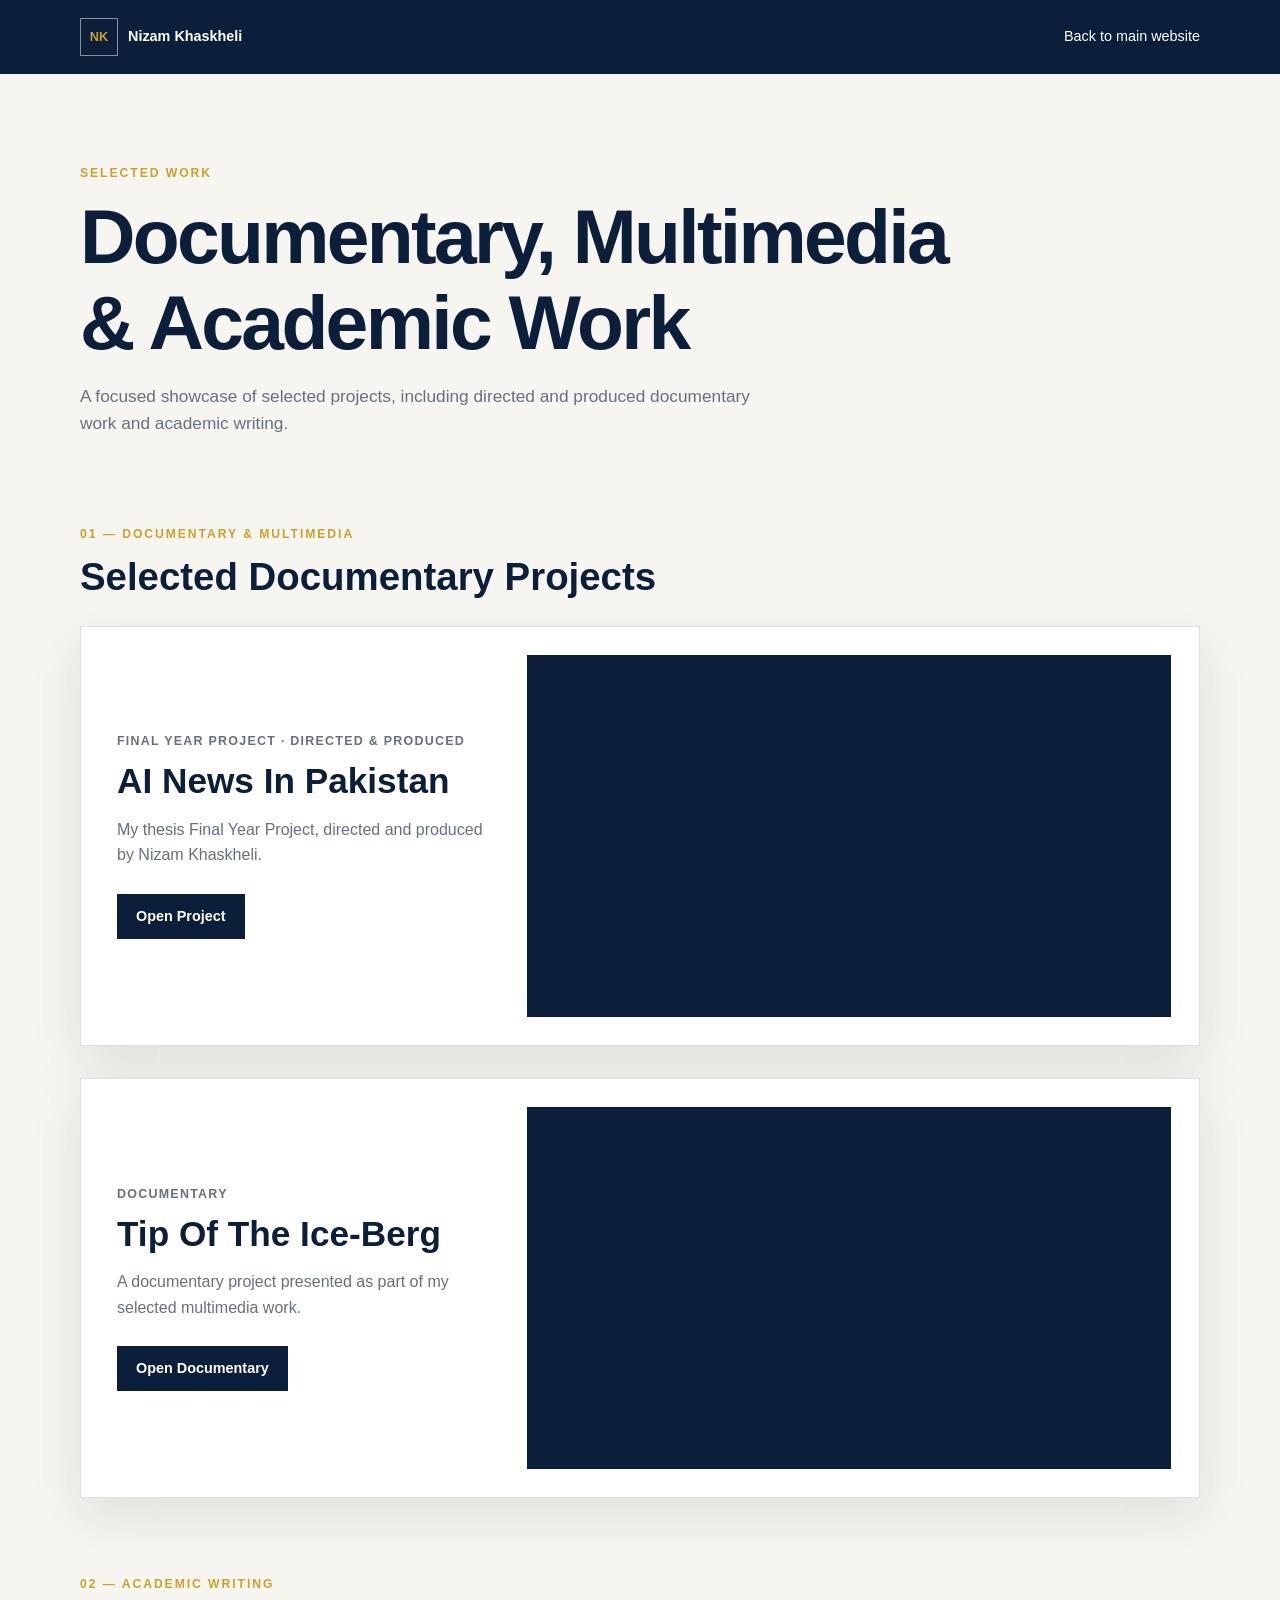
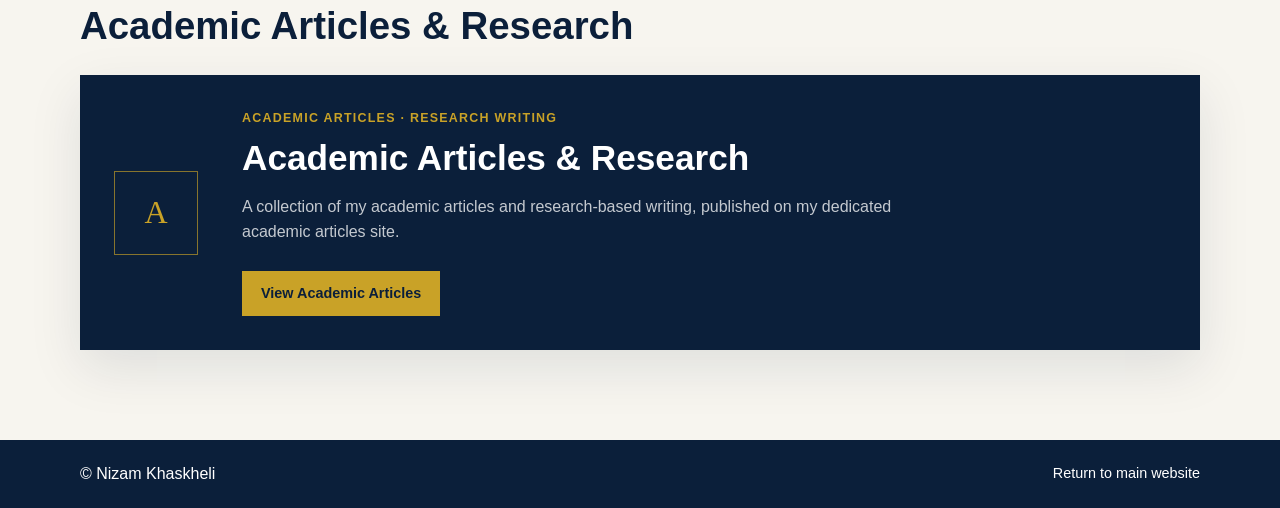
==== commit f84dea15: "Add files via upload" ====
--- a/index (1).html
+++ b/index (1).html
@@ -1,554 +1,67 @@
-<!DOCTYPE html>
+<!doctype html>
 <html lang="en">
 <head>
-<meta charset="UTF-8">
-<meta name="viewport" content="width=device-width, initial-scale=1.0">
-<title>Nizam Khaskheli | Journalist &amp; Strategic Communications Professional</title>
-<meta name="description" content="Nizam Khaskheli is a Karachi-based journalist and strategic communications professional specializing in editorial content, digital media, donor communications, storytelling and multimedia production.">
-<meta name="keywords" content="Nizam Khaskheli, journalist in Karachi, journalist Pakistan, strategic communications, communications professional Pakistan, editorial content, digital journalism, broadcast journalism, multimedia storytelling, donor communications, CSR proposal writing, content strategy, SEO content writing">
-<meta name="author" content="Nizam Khaskheli">
-<meta name="robots" content="index, follow, max-image-preview:large">
-<meta name="theme-color" content="#0b1628">
-<meta name="geo.region" content="PK-SD">
-<meta name="geo.placename" content="Karachi, Pakistan">
-
-<!-- Canonical public URL -->
-<link rel="canonical" href="https://visit.nizamkhaskheli.workers.dev/">
-
-<!-- Open Graph -->
-<meta property="og:type" content="website">
-<meta property="og:title" content="Nizam Khaskheli | Journalist & Strategic Communications Professional">
-<meta property="og:description" content="Karachi-based journalist, strategic communications professional and multimedia storyteller. Explore experience, education, skills and CV.">
-<meta property="og:url" content="https://visit.nizamkhaskheli.workers.dev/">
-<meta property="og:image" content="https://visit.nizamkhaskheli.workers.dev/nizam-khaskheli.jpg">
-<meta property="og:image:width" content="643">
-<meta property="og:image:height" content="1181">
-<meta property="og:locale" content="en_US">
-
-<!-- Twitter / X -->
-<meta name="twitter:card" content="summary_large_image">
-<meta name="twitter:title" content="Nizam Khaskheli | Journalist & Strategic Communications Professional">
-<meta name="twitter:description" content="Karachi-based journalist, strategic communications professional and multimedia storyteller.">
-<meta name="twitter:image" content="https://visit.nizamkhaskheli.workers.dev/nizam-khaskheli.jpg">
-<link rel="icon" href="/favicon.svg" type="image/svg+xml">
-
-<link rel="preconnect" href="https://fonts.googleapis.com">
-<link rel="preconnect" href="https://fonts.gstatic.com" crossorigin>
-<link href="https://fonts.googleapis.com/css2?family=Sora:wght@400;500;600;700&family=Inter:wght@400;500;600&family=Newsreader:ital,wght@0,400;1,400;1,500&display=swap" rel="stylesheet">
-
-<link rel="stylesheet" href="style.css">
-
-<!-- Structured data: Person -->
-<script type="application/ld+json">
-{
-  "@context": "https://schema.org",
-  "@type": "Person",
-  "name": "Nizam Khaskheli",
-  "alternateName": "Nizam-Uddin Khaskheli",
-  "jobTitle": "Communication & Marketing Officer",
-  "description": "Karachi-based journalist, strategic communications professional and multimedia storyteller with 9+ years across broadcast news, digital media, editorial content and nonprofit donor communications.",
-  "url": "https://visit.nizamkhaskheli.workers.dev/",
-  "image": "https://visit.nizamkhaskheli.workers.dev/nizam-khaskheli.jpg",
-  "email": "mailto:nizamkhaskheli988@gmail.com",
-  "telephone": "+92-321-1263406",
-  "address": {
-    "@type": "PostalAddress",
-    "addressLocality": "Karachi",
-    "addressCountry": "PK"
-  },
-  "worksFor": {
-    "@type": "Organization",
-    "name": "The Life Changing Foundation (LCF) Pakistan"
-  },
-  "alumniOf": {
-    "@type": "CollegeOrUniversity",
-    "name": "SZABIST University, Karachi"
-  },
-  "knowsAbout": [
-    "Investigative Journalism",
-    "Broadcast News Reporting",
-    "Documentary Production",
-    "Editorial Leadership",
-    "CSR & Donor Proposal Writing",
-    "Strategic Communications",
-    "Brand Storytelling",
-    "SEO & Content Writing"
-  ],
-  "sameAs": [
-    "https://www.linkedin.com/in/nizam-khaskheli-a80105393/",
-    "https://www.facebook.com/people/Nizam-Khaskheli/pfbid02JHVqVkU1X79TqSRb5tmzg2qRRCMNdY21jjFmo4Lgp6rfTdWKMhmAxt5phXQ5WW2fl/",
-    "https://linktr.ee/nizamkhaskheli_"
-  ]
-}
-</script>
-<script type="application/ld+json">
-{
-  "@context":"https://schema.org",
-  "@type":"WebSite",
-  "name":"Nizam Khaskheli",
-  "url":"https://visit.nizamkhaskheli.workers.dev/",
-  "description":"Professional digital CV and profile of Nizam Khaskheli, journalist and strategic communications professional.",
-  "inLanguage":"en"
-}
-</script>
+<meta charset="utf-8">
+<meta name="viewport" content="width=device-width,initial-scale=1">
+<meta name="description" content="Selected documentary, multimedia and academic work by Nizam Khaskheli.">
+<title>Selected Work | Nizam Khaskheli</title>
+<link rel="stylesheet" href="portfolio.css">
 </head>
 <body>
-
-<a class="skip-link" href="#main">Skip to content</a>
-
-<!-- ============ NAVIGATION ============ -->
-<header class="site-header" id="site-header">
-  <nav class="nav" aria-label="Primary">
-    <a href="#home" class="nav__mark">NK</a>
-
-    <button class="nav__toggle" id="navToggle" aria-expanded="false" aria-controls="navMenu" aria-label="Open menu">
-      <span></span><span></span><span></span>
-    </button>
-
-    <ul class="nav__menu" id="navMenu">
-      <li><a href="#home" class="nav__link">Home</a></li>
-      <li><a href="#about" class="nav__link">About</a></li>
-      <li><a href="#experience" class="nav__link">Experience</a></li>
-      <li><a href="#education" class="nav__link">Education</a></li>
-      <li><a href="#skills" class="nav__link">Skills</a></li>
-      <li><a href="#services" class="nav__link">Services</a></li>
-      <li><a href="#cv" class="nav__link">CV</a></li>
-      <li><a href="#contact" class="nav__link nav__link--cta">Contact</a></li>
-    </ul>
-  </nav>
+<header>
+  <div class="wrap nav">
+    <a class="brand" href="../"><span>NK</span> Nizam Khaskheli</a>
+    <a href="../">Back to main website</a>
+  </div>
 </header>
 
-<main id="main">
-
-  <!-- ============ HERO ============ -->
-  <section class="hero" id="home">
-    <div class="hero__inner">
-      <div class="hero__text">
-        <p class="eyebrow eyebrow--light hero-anim" style="--d:1">Digital CV &amp; Professional Identity</p>
-        <h1 class="hero__name hero-anim" style="--d:2">Nizam<br>Khaskheli</h1>
-        <p class="hero__role hero-anim" style="--d:3">Journalist&nbsp;|&nbsp;Strategic Communications Professional&nbsp;|&nbsp;Multimedia Storyteller</p>
-        <p class="hero__tagline hero-anim" style="--d:4">"Turning stories into impact through journalism, strategic communication and multimedia storytelling."</p>
-
-        <div class="hero__ctas hero-anim" style="--d:5">
-          <a href="#cv" class="btn btn--gold">View My CV</a>
-          <a href="#contact" class="btn btn--outline">Let's Connect</a>
-        </div>
-
-        <div class="hero__socials hero-anim" style="--d:6" aria-label="Social profiles">
-          <a href="https://www.linkedin.com/in/nizam-khaskheli-a80105393/" target="_blank" rel="noopener noreferrer" class="social-btn" aria-label="Nizam Khaskheli on LinkedIn">
-            <svg viewBox="0 0 24 24" aria-hidden="true"><path d="M4.98 3.5a2.5 2.5 0 1 1 0 5 2.5 2.5 0 0 1 0-5ZM3 9h4v12H3V9Zm7 0h3.8v1.7h.05c.53-1 1.83-2.05 3.77-2.05C21.9 8.65 23 10.9 23 14.2V21h-4v-6.1c0-1.45-.03-3.32-2.02-3.32-2.03 0-2.34 1.58-2.34 3.22V21h-4V9Z"/></svg>
-            <span>LinkedIn</span>
-          </a>
-          <a href="https://www.facebook.com/people/Nizam-Khaskheli/pfbid02JHVqVkU1X79TqSRb5tmzg2qRRCMNdY21jjFmo4Lgp6rfTdWKMhmAxt5phXQ5WW2fl/" target="_blank" rel="noopener noreferrer" class="social-btn" aria-label="Nizam Khaskheli on Facebook">
-            <svg viewBox="0 0 24 24" aria-hidden="true"><path d="M13.5 21v-7.9h2.65l.4-3.08H13.5V8.05c0-.89.25-1.5 1.52-1.5h1.63V3.8C16.35 3.75 15.4 3.67 14.3 3.67c-2.3 0-3.87 1.4-3.87 3.98v2.35H7.77v3.08h2.66V21h3.07Z"/></svg>
-            <span>Facebook</span>
-          </a>
-          <a href="mailto:nizamkhaskheli988@gmail.com" class="social-btn" aria-label="Email Nizam Khaskheli">
-            <svg viewBox="0 0 24 24" aria-hidden="true"><path d="M2 5.5A1.5 1.5 0 0 1 3.5 4h17A1.5 1.5 0 0 1 22 5.5v13a1.5 1.5 0 0 1-1.5 1.5h-17A1.5 1.5 0 0 1 2 18.5v-13Zm2.2.5 7.8 6.1L19.8 6H4.2Zm15.8 1.6-7.4 5.8a1 1 0 0 1-1.2 0L4 7.6V18h16V7.6Z"/></svg>
-            <span>Email</span>
-          </a>
-          <a href="https://linktr.ee/nizamkhaskheli_" target="_blank" rel="noopener noreferrer" class="social-btn" aria-label="Nizam Khaskheli on Linktree">
-            <svg viewBox="0 0 24 24" aria-hidden="true"><path d="M10.6 13.4a1 1 0 0 1 0-1.4l3-3a1 1 0 0 1 1.4 1.4l-3 3a1 1 0 0 1-1.4 0Zm-1.9 3.5-1.6 1.6a2.5 2.5 0 0 1-3.5-3.5l3-3a2.5 2.5 0 0 1 3.5 0 1 1 0 0 1-1.4 1.4.5.5 0 0 0-.7 0l-3 3a.5.5 0 0 0 .7.7l1.6-1.6a1 1 0 0 1 1.4 1.4ZM20.4 9.6l-3 3a2.5 2.5 0 0 1-3.5 0 1 1 0 0 1 1.4-1.4.5.5 0 0 0 .7 0l3-3a.5.5 0 0 0-.7-.7l-1.6 1.6a1 1 0 1 1-1.4-1.4l1.6-1.6a2.5 2.5 0 0 1 3.5 3.5Z"/></svg>
-            <span>Linktree</span>
-          </a>
-        </div>
-      </div>
-
-      <div class="hero__portrait hero-anim-portrait">
-        <div class="portrait-frame">
-          <img src="nizam-khaskheli.jpg" alt="Portrait of Nizam Khaskheli, journalist and strategic communications professional" class="portrait-img" width="643" height="1181" loading="eager" fetchpriority="high">
-        </div>
-      </div>
-    </div>
-    <div class="hero__scroll-cue" aria-hidden="true"><span></span></div>
+<main class="wrap">
+  <section class="intro">
+    <p class="eyebrow">SELECTED WORK</p>
+    <h1>Documentary, Multimedia &amp; Academic Work</h1>
+    <p>A focused showcase of selected projects, including directed and produced documentary work and academic writing.</p>
   </section>
 
-  <!-- ============ ABOUT ============ -->
-  <section class="section" id="about">
-    <div class="section__inner">
-      <p class="eyebrow">About</p>
-      <p class="lede"> <p class="about__lead">
-  </p>A journalist turned strategic communications professional with 9+ years across broadcast news, digital media, and nonprofit donor communications.</p>
-      <div class="about__grid">
-        <p class="body-text">
-          <p>
-    I built a 5 year national newsroom career across 6 broadcast and digital outlets, including GTV Network, Pakistan Press Foundation, Asia Net, KTN News, Awaz TV, and Royal Karachi News. My work included production and research for the Charna Island Marine Life Documentary, which was nominated among 33 international entries.
-</p>
-        </p>
-        <p class="body-text">
-          Since April 2025.
-        </p>
+  <section>
+    <p class="eyebrow">01 — DOCUMENTARY &amp; MULTIMEDIA</p>
+    <h2>Selected Documentary Projects</h2>
+
+    <article class="work">
+      <div class="copy">
+        <p class="type">Final Year Project · Directed &amp; Produced</p>
+        <h3>AI News In Pakistan</h3>
+        <p>My thesis Final Year Project, directed and produced by Nizam Khaskheli.</p>
+        <a class="button" href="https://drive.google.com/file/d/1sBZrHFT0p-H0YaxzWGtCNRZldrZ6Q_v0/view?usp=sharing" target="_blank" rel="noopener noreferrer">Open Project</a>
       </div>
-    </div>
+      <div class="media"><iframe src="https://drive.google.com/file/d/1sBZrHFT0p-H0YaxzWGtCNRZldrZ6Q_v0/preview" title="AI News In Pakistan — Final Year Project" loading="lazy" allow="autoplay" allowfullscreen></iframe></div>
+    </article>
+
+    <article class="work">
+      <div class="copy">
+        <p class="type">Documentary</p>
+        <h3>Tip Of The Ice-Berg</h3>
+        <p>A documentary project presented as part of my selected multimedia work.</p>
+        <a class="button" href="https://drive.google.com/file/d/1qJFRUHlrDdFNI8wR-H2wgtZHPPN3ZdKP/view?usp=sharing" target="_blank" rel="noopener noreferrer">Open Documentary</a>
+      </div>
+      <div class="media"><iframe src="https://drive.google.com/file/d/1qJFRUHlrDdFNI8wR-H2wgtZHPPN3ZdKP/preview" title="Tip Of The Ice-Berg — Documentary" loading="lazy" allow="autoplay" allowfullscreen></iframe></div>
+    </article>
   </section>
 
-  <!-- ============ EXPERIENCE ============ -->
-  <section class="section section--tint" id="experience">
-    <div class="section__inner">
-      <p class="eyebrow">Experience</p>
-      <h2 class="section__title">Career Progression</h2>
-      <p class="section__intro">Journalism &amp; Multimedia&nbsp;→&nbsp;Editorial &amp; Content&nbsp;→&nbsp;Marketing&nbsp;→&nbsp;Strategic Communications</p>
-
-      <ol class="timeline">
-
-        <!-- Role 1 -->
-        <li class="timeline__item" data-reveal>
-          <div class="timeline__marker" aria-hidden="true"></div>
-          <div class="timeline__content">
-            <p class="timeline__era">Strategic Communications</p>
-            <p class="timeline__date">April 2025 – Present</p>
-            <h3 class="timeline__role">Communication &amp; Marketing Officer</h3>
-            <p class="timeline__org">The Life Changing Foundation (LCF) Pakistan — Sindh-wide disability-services nonprofit headquartered in Gambat, operating across Karachi and Interior Sindh</p>
-            <ul class="timeline__bullets">
-              <li>Direct strategic communications, branding, and donor storytelling across LCF's ten program areas — including Rehabilitation Services, WASH, Food &amp; Nutrition, Livelihood, Skills Development, Assistive Technology, Health &amp; Medical Outreach, Advocacy &amp; Legal Aid, Education, and the Shanakht identity-documentation program — translating program and M&amp;E data into donor-ready narratives.</li>
-              <li>Author CSR and Donation-in-Kind (DIK) funding proposals for corporate partners, including a solar-energy sustainability proposal submitted to a major telecom operator's Call for Sustainability Project Proposals, and DIK proposals to a leading textile group securing in-kind support for assistive hearing devices and adaptive school uniforms for children with disabilities.</li>
-              <li>Write, design, and produce donor- and board-facing organizational presentations and fundraising kits, leading a full editorial and visual rebrand of LCF's master organizational presentation.</li>
-              <li>Plan and write campaign copy for crowdfunding initiatives, including an assistive-technology campaign launched on an international crowdfunding platform.</li>
-              <li>Partner with M&amp;E, program, and leadership teams to verify every external communication and donor narrative is grounded in accurate organizational data, protecting donor trust and reporting accuracy.</li>
-            </ul>
-          </div>
-        </li>
-
-        <!-- Role 2 -->
-        <li class="timeline__item" data-reveal>
-          <div class="timeline__marker" aria-hidden="true"></div>
-          <div class="timeline__content">
-            <p class="timeline__era">Editorial &amp; Content</p>
-            <p class="timeline__date">January 2023 – March 2025</p>
-            <h3 class="timeline__role">Editor</h3>
-            <p class="timeline__org">Madzine / Madvertising — part-time / freelance</p>
-            <ul class="timeline__bullets">
-              <li>Directed editorial content development for a digital magazine end-to-end — planning, writing, and editing content through publication.</li>
-              <li>Researched, wrote, and edited feature articles, trend analyses, and campaign content, applying broadcast-honed editorial standards to digital publishing.</li>
-              <li>Managed SEO and content strategy for marketing clients, collaborating cross-functionally on content that contributed to a 10% increase in client revenue.</li>
-            </ul>
-          </div>
-        </li>
-
-        <!-- Role 3 -->
-        <li class="timeline__item" data-reveal>
-          <div class="timeline__marker" aria-hidden="true"></div>
-          <div class="timeline__content">
-            <p class="timeline__era">Marketing</p>
-            <p class="timeline__date">October 2022 – December 2022</p>
-            <h3 class="timeline__role">Marketing Manager</h3>
-            <p class="timeline__org">Dr. Aisha Health Vision Hospital — part-time</p>
-            <ul class="timeline__bullets">
-              <li>Coordinated event management, networking, and partnership initiatives, ensuring accuracy and compliance throughout execution.</li>
-              <li>Led marketing initiatives and cross-team coordination to strengthen brand presence and community outreach.</li>
-            </ul>
-          </div>
-        </li>
-
-        <!-- Role 4 -->
-        <li class="timeline__item" data-reveal>
-          <div class="timeline__marker" aria-hidden="true"></div>
-          <div class="timeline__content">
-            <p class="timeline__era">Marketing</p>
-            <p class="timeline__date">June 2022 – September 2022</p>
-            <h3 class="timeline__role">Social Media &amp; Marketing Executive</h3>
-            <p class="timeline__org">TCF College — part-time</p>
-            <ul class="timeline__bullets">
-              <li>Partnered with HR and Research departments to plan and execute social media and marketing activity across the college.</li>
-            </ul>
-          </div>
-        </li>
-
-        <!-- Role 5 -->
-        <li class="timeline__item" data-reveal>
-          <div class="timeline__marker" aria-hidden="true"></div>
-          <div class="timeline__content">
-            <p class="timeline__era">Journalism &amp; Multimedia</p>
-            <p class="timeline__date">June 2017 – May 2022</p>
-            <h3 class="timeline__role">Media &amp; Content Professional</h3>
-            <p class="timeline__org">GTV Network · Pakistan Press Foundation · Asia Net · KTN News · Awaz TV · Royal Karachi News — five-year run across national broadcast and digital newsrooms as feature writer, editor, and scriptwriter</p>
-            <ul class="timeline__bullets">
-              <li>Reported, wrote, and edited feature and investigative stories across six national broadcast and digital outlets, consistently meeting daily and weekly editorial deadlines.</li>
-              <li>Wrote and edited scripts for TV and digital news bulletins, adapting stories for broadcast pacing, on-air delivery, and multi-platform distribution.</li>
-              <li>Served on the core production team for the Charna Island Marine Life Documentary, an environmental/wildlife documentary that earned a nomination among 32 international entries, contributing to research, scripting, and story development.</li>
-              <li>Produced the <em>AI &amp; News 2.0</em> documentary exploring the intersection of artificial intelligence and news media, from concept through completion.</li>
-              <li>Covered long-form investigative features on current affairs, social issues, and environmental topics across print, digital, and TV formats.</li>
-              <li>Built editorial relationships across six broadcast and digital newsrooms, developing versatility in fast-turnaround, high-pressure news environments.</li>
-              <li>Applied camera and production fundamentals to field reporting and documentary shoots, supporting multimedia storytelling from script to screen.</li>
-            </ul>
-          </div>
-        </li>
-
-        <!-- Role 6 -->
-        <li class="timeline__item" data-reveal>
-          <div class="timeline__marker" aria-hidden="true"></div>
-          <div class="timeline__content">
-            <p class="timeline__era">Journalism &amp; Multimedia</p>
-            <p class="timeline__date">November 2016 – May 2017</p>
-            <h3 class="timeline__role">Desk Reporter</h3>
-            <p class="timeline__org">Royal Karachi News — entry-level newsroom role that launched a five-year run in broadcast and digital journalism</p>
-            <ul class="timeline__bullets">
-              <li>Covered local news beats, gathering, verifying, and drafting news reports under daily deadlines.</li>
-              <li>Built foundational skills in news writing, fact-checking, and editorial workflow that underpinned five years of investigative, feature, and multimedia journalism across five national outlets.</li>
-              <li>Worked closely with senior editors to learn newsroom sourcing, verification standards, and house style.</li>
-            </ul>
-          </div>
-        </li>
-
-      </ol>
-    </div>
+  <section class="academic">
+    <p class="eyebrow">02 — ACADEMIC WRITING</p>
+    <h2>Academic Articles &amp; Research</h2>
+    <article class="academic-card">
+      <div class="letter">A</div>
+      <div>
+        <p class="type">Academic Articles · Research Writing</p>
+        <h3>Academic Articles &amp; Research</h3>
+        <p>A collection of my academic articles and research-based writing, published on my dedicated academic articles site.</p>
+        <a class="button gold" href="https://nizam67.wordpress.com/" target="_blank" rel="noopener noreferrer">View Academic Articles</a>
+      </div>
+    </article>
   </section>
-
-  <!-- ============ EDUCATION ============ -->
-  <section class="section" id="education">
-    <div class="section__inner">
-      <p class="eyebrow">Education</p>
-      <div class="education__card" data-reveal>
-        <div class="education__head">
-          <div>
-            <h3 class="education__degree">Bachelor of Media Sciences</h3>
-            <p class="education__school">SZABIST University, Karachi &middot; Specialization: Journalism</p>
-          </div>
-          <p class="education__date">September 2021 – October 2025</p>
-        </div>
-        <p class="body-text">
-          Focused on investigative journalism, digital news reporting, television journalism, multimedia journalism, feature writing, copywriting and visualization, and campaign strategy. Developed practical skills in storytelling, media production, research, reporting, and presentation through academic projects, with recognition for storytelling and presentation skills.
-        </p>
-        <p class="body-text">
-          Completed two major documentary projects during the degree. Served as a core team member for the <em>Charna Island Marine Life Documentary</em>, developed as part of the course Producing Short Narratives under Babar Sheikh, contributing to research, scripting, story development, and production — the documentary was nominated among 32 international entries. Also produced <em>AI &amp; News 2.0</em> as a Final Year Project, exploring the intersection of artificial intelligence and news media, taking the project from concept through completion.
-        </p>
-        <p class="body-text body-text--muted">
-          <strong>Activities:</strong> Member of the SZABIST Performing Arts Society, participating in theatre events, performances, and creative projects.
-        </p>
-      </div>
-
-      <div class="education__prior" data-reveal>
-        <div class="education__prior-row">
-          <p class="education__prior-degree">F.Sc. — TCF College (BIEK, Karachi)</p>
-          <p class="education__prior-date">2019 – 2021</p>
-        </div>
-        <div class="education__prior-row">
-          <p class="education__prior-degree">S.S.C. — TCF (BSEK, Karachi)</p>
-          <p class="education__prior-date">2017 – 2019</p>
-        </div>
-      </div>
-    </div>
-  </section>
-
-  <!-- ============ SKILLS ============ -->
-  <section class="section section--tint" id="skills">
-    <div class="section__inner">
-      <p class="eyebrow">Skills</p>
-      <h2 class="section__title">Core Skills</h2>
-      <ul class="skills__grid">
-        <li class="skill-chip" data-reveal>Investigative &amp; Feature Journalism</li>
-        <li class="skill-chip" data-reveal>Broadcast &amp; Digital News Reporting</li>
-        <li class="skill-chip" data-reveal>Documentary Production &amp; Scriptwriting</li>
-        <li class="skill-chip" data-reveal>Editorial Leadership &amp; Copy Editing</li>
-        <li class="skill-chip" data-reveal>CSR &amp; Donor Proposal Writing</li>
-        <li class="skill-chip" data-reveal>Fundraising &amp; Campaign Copywriting</li>
-        <li class="skill-chip" data-reveal>Strategic Communications &amp; Brand Storytelling</li>
-        <li class="skill-chip" data-reveal>Media Relations &amp; Crisis Communications</li>
-        <li class="skill-chip" data-reveal>SEO &amp; Content Writing</li>
-        <li class="skill-chip" data-reveal>Multimedia &amp; Digital Storytelling</li>
-        <li class="skill-chip" data-reveal>Camera &amp; Production Basics</li>
-        <li class="skill-chip" data-reveal>Cross-Functional Stakeholder Coordination</li>
-      </ul>
-    </div>
-  </section>
-
-  <!-- ============ SERVICES ============ -->
-  <section class="section" id="services">
-    <div class="section__inner">
-      <p class="eyebrow">Services</p>
-      <h2 class="section__title">How I Can Help</h2>
-      <p class="section__intro">I provide journalism, editorial, content, and strategic communications services. My work includes feature and investigative writing, copywriting, editing, SEO content, multimedia and documentary storytelling, brand communications, CSR and donor proposal writing, campaign content, and presentation development. I turn complex information into clear, credible, and engaging stories for organizations, businesses, media platforms, and mission-driven teams.</p>
-
-      <ul class="services__list">
-        <li data-reveal><span>Content Writing</span></li>
-        <li data-reveal><span>Copywriting</span></li>
-        <li data-reveal><span>Editing</span></li>
-        <li data-reveal><span>SEO Writing</span></li>
-        <li data-reveal><span>Strategic Communications</span></li>
-        <li data-reveal><span>Brand Storytelling</span></li>
-        <li data-reveal><span>Marketing Consulting</span></li>
-        <li data-reveal><span>Social Media Marketing</span></li>
-        <li data-reveal><span>Video Production</span></li>
-        <li data-reveal><span>Documentary Production</span></li>
-        <li data-reveal><span>Proposal Writing</span></li>
-        <li data-reveal><span>Campaign Content</span></li>
-      </ul>
-    </div>
-  </section>
-
-  <!-- ============ CV (VIEW ONLY) ============ -->
-  <section class="section section--tint" id="cv">
-    <div class="section__inner">
-      <p class="eyebrow">Curriculum Vitae</p>
-      <h2 class="section__title">View My CV</h2>
-      <p class="section__intro">The full CV is presented below for on-page reading. No download link is provided — please use the details on this page, or reach out directly, for anything you need beyond what's shown here.</p>
-
-      <div class="cv-doc" data-reveal>
-        <header class="cv-doc__head">
-          <h3>Nizam-Uddin Khaskheli</h3>
-          <p>Journalist &amp; Multimedia Storyteller | Strategic Communications &amp; Editorial Professional</p>
-          <p class="cv-doc__contact">Karachi, Pakistan &nbsp;·&nbsp; +92-321-1263406 &nbsp;·&nbsp; nizamkhaskheli988@gmail.com</p>
-        </header>
-
-        <section class="cv-doc__section">
-          <h4>Professional Summary</h4>
-          <p>Journalist-turned-strategic communications professional with 9+ years across broadcast news, digital media, and nonprofit donor communications. Built a five-year national newsroom career across six broadcast and digital outlets (GTV Network, Pakistan Press Foundation, Asia Net, KTN News, Awaz TV, and Royal Karachi News), including a production &amp; research role on the Charna Island Marine Life Documentary, a nominee among 32 international entries. Since April 2025, applies newsroom rigor — fact-driven writing, editorial judgment, tight deadlines — as Communication &amp; Marketing Officer for a Sindh-wide disability-services nonprofit, authoring CSR proposals for corporate partners and leading donor storytelling across ten program areas. Seeking a senior journalism, editorial, communications, or content leadership role at a national or international organization.</p>
-        </section>
-
-        <section class="cv-doc__section">
-          <h4>Experience</h4>
-
-          <article class="cv-doc__entry">
-            <div class="cv-doc__entry-head">
-              <strong>Communication &amp; Marketing Officer</strong>
-              <span>April 2025 – Present</span>
-            </div>
-            <p class="cv-doc__org">The Life Changing Foundation (LCF) Pakistan — Sindh-wide disability-services nonprofit headquartered in Gambat, operating across Karachi and Interior Sindh</p>
-            <ul>
-              <li>Direct strategic communications, branding, and donor storytelling across LCF's ten program areas, translating program and M&amp;E data into donor-ready narratives.</li>
-              <li>Author CSR and Donation-in-Kind (DIK) funding proposals for corporate partners, including a solar-energy sustainability proposal to a major telecom operator and DIK proposals to a leading textile group.</li>
-              <li>Write, design, and produce donor- and board-facing organizational presentations and fundraising kits, leading a full editorial and visual rebrand of LCF's master organizational presentation.</li>
-              <li>Plan and write campaign copy for crowdfunding initiatives, including an assistive-technology campaign on an international crowdfunding platform.</li>
-              <li>Partner with M&amp;E, program, and leadership teams to verify every external communication is grounded in accurate organizational data.</li>
-            </ul>
-          </article>
-
-          <article class="cv-doc__entry">
-            <div class="cv-doc__entry-head">
-              <strong>Editor</strong>
-              <span>Jan 2023 – Mar 2025</span>
-            </div>
-            <p class="cv-doc__org">Madzine / Madvertising — part-time / freelance</p>
-            <ul>
-              <li>Directed editorial content development for a digital magazine end-to-end — planning, writing, and editing through publication.</li>
-              <li>Researched, wrote, and edited feature articles, trend analyses, and campaign content; managed SEO and content strategy for marketing clients.</li>
-              <li>Contributed to content initiatives that supported a 10% increase in client revenue.</li>
-            </ul>
-          </article>
-
-          <article class="cv-doc__entry">
-            <div class="cv-doc__entry-head">
-              <strong>Marketing Manager</strong>
-              <span>Oct 2022 – Dec 2022</span>
-            </div>
-            <p class="cv-doc__org">Dr. Aisha Health Vision Hospital — part-time</p>
-            <ul>
-              <li>Coordinated event management, networking, and partnership initiatives, ensuring accuracy and compliance throughout execution.</li>
-              <li>Led marketing initiatives and cross-team coordination to strengthen brand presence and community outreach.</li>
-            </ul>
-          </article>
-
-          <article class="cv-doc__entry">
-            <div class="cv-doc__entry-head">
-              <strong>Social Media &amp; Marketing Executive</strong>
-              <span>Jun 2022 – Sep 2022</span>
-            </div>
-            <p class="cv-doc__org">TCF College — part-time</p>
-            <ul>
-              <li>Partnered with HR and Research departments to plan and execute social media and marketing activity across the college.</li>
-            </ul>
-          </article>
-
-          <article class="cv-doc__entry">
-            <div class="cv-doc__entry-head">
-              <strong>Media &amp; Content Professional</strong>
-              <span>Jun 2017 – May 2022</span>
-            </div>
-            <p class="cv-doc__org">GTV Network · Pakistan Press Foundation · Asia Net · KTN News · Awaz TV · Royal Karachi News — five-year run as feature writer, editor, and scriptwriter</p>
-            <ul>
-              <li>Reported, wrote, and edited feature and investigative stories across six national broadcast and digital outlets, meeting daily and weekly editorial deadlines.</li>
-              <li>Wrote and edited scripts for TV and digital news bulletins, adapting stories for broadcast pacing and multi-platform distribution.</li>
-              <li>Served on the core production team for the Charna Island Marine Life Documentary (nominated among 32 international entries) and produced the AI &amp; News 2.0 documentary from concept through completion.</li>
-              <li>Covered long-form investigative features on current affairs, social issues, and environmental topics across print, digital, and TV formats.</li>
-              <li>Applied camera and production fundamentals to field reporting and documentary shoots.</li>
-            </ul>
-          </article>
-
-          <article class="cv-doc__entry">
-            <div class="cv-doc__entry-head">
-              <strong>Desk Reporter</strong>
-              <span>Nov 2016 – May 2017</span>
-            </div>
-            <p class="cv-doc__org">Royal Karachi News — entry-level newsroom role</p>
-            <ul>
-              <li>Covered local news beats, gathering, verifying, and drafting news reports under daily deadlines.</li>
-              <li>Built foundational skills in news writing, fact-checking, and editorial workflow.</li>
-              <li>Worked closely with senior editors to learn newsroom sourcing, verification standards, and house style.</li>
-            </ul>
-          </article>
-        </section>
-
-        <section class="cv-doc__section">
-          <h4>Education</h4>
-          <article class="cv-doc__entry">
-            <div class="cv-doc__entry-head">
-              <strong>Bachelor of Media Sciences — Journalism</strong>
-              <span>Sep 2021 – Oct 2025</span>
-            </div>
-            <p class="cv-doc__org">SZABIST University, Karachi</p>
-          </article>
-          <article class="cv-doc__entry">
-            <div class="cv-doc__entry-head">
-              <strong>F.Sc.</strong>
-              <span>2019 – 2021</span>
-            </div>
-            <p class="cv-doc__org">TCF College (BIEK, Karachi)</p>
-          </article>
-          <article class="cv-doc__entry">
-            <div class="cv-doc__entry-head">
-              <strong>S.S.C.</strong>
-              <span>2017 – 2019</span>
-            </div>
-            <p class="cv-doc__org">TCF (BSEK, Karachi)</p>
-          </article>
-        </section>
-
-        <section class="cv-doc__section">
-          <h4>Core Skills</h4>
-          <p class="cv-doc__skills">Investigative &amp; Feature Journalism · Broadcast &amp; Digital News Reporting · Documentary Production &amp; Scriptwriting · Editorial Leadership &amp; Copy Editing · CSR &amp; Donor Proposal Writing · Fundraising &amp; Campaign Copywriting · Strategic Communications &amp; Brand Storytelling · Media Relations &amp; Crisis Communications · SEO &amp; Content Writing · Multimedia &amp; Digital Storytelling · Camera &amp; Production Basics · Cross-Functional Stakeholder Coordination</p>
-        </section>
-      </div>
-    </div>
-  </section>
-
-  <!-- ============ CONTACT ============ -->
-  <section class="section contact" id="contact">
-    <div class="section__inner">
-      <p class="eyebrow eyebrow--light">Contact</p>
-      <h2 class="section__title section__title--light">Let's Connect</h2>
-      <p class="contact__name">Nizam Khaskheli</p>
-      <p class="contact__meta">Karachi, Pakistan</p>
-      <p class="contact__meta"><a href="mailto:nizamkhaskheli988@gmail.com">nizamkhaskheli988@gmail.com</a></p>
-      <p class="contact__meta"><a href="tel:+923211263406">+92-321-1263406</a></p>
-
-      <div class="contact__buttons">
-        <a href="https://www.linkedin.com/in/nizam-khaskheli-a80105393/" target="_blank" rel="noopener noreferrer" class="btn btn--outline-light">LinkedIn</a>
-        <a href="https://www.facebook.com/people/Nizam-Khaskheli/pfbid02JHVqVkU1X79TqSRb5tmzg2qRRCMNdY21jjFmo4Lgp6rfTdWKMhmAxt5phXQ5WW2fl/" target="_blank" rel="noopener noreferrer" class="btn btn--outline-light">Facebook</a>
-        <a href="https://linktr.ee/nizamkhaskheli_" target="_blank" rel="noopener noreferrer" class="btn btn--outline-light">Linktree</a>
-        <a href="mailto:nizamkhaskheli988@gmail.com" class="btn btn--gold">Email Me</a>
-      </div>
-    </div>
-  </section>
-
 </main>
 
-<!-- ============ FOOTER ============ -->
-<footer class="footer">
-  <div class="footer__inner">
-    <div>
-      <p class="footer__name">Nizam Khaskheli</p>
-      <p class="footer__role">Journalist | Strategic Communications | Multimedia Storyteller</p>
-    </div>
-    <div class="footer__links">
-      <a href="https://www.linkedin.com/in/nizam-khaskheli-a80105393/" target="_blank" rel="noopener noreferrer">LinkedIn</a>
-      <a href="https://www.facebook.com/people/Nizam-Khaskheli/pfbid02JHVqVkU1X79TqSRb5tmzg2qRRCMNdY21jjFmo4Lgp6rfTdWKMhmAxt5phXQ5WW2fl/" target="_blank" rel="noopener noreferrer">Facebook</a>
-      <a href="https://linktr.ee/nizamkhaskheli_" target="_blank" rel="noopener noreferrer">Linktree</a>
-      <a href="mailto:nizamkhaskheli988@gmail.com">Email</a>
-    </div>
-    <p class="footer__copy">&copy; 2026 Nizam Khaskheli. All rights reserved.</p>
-  </div>
-</footer>
-
-<script src="script.js"></script>
+<footer><div class="wrap footer"><span>© Nizam Khaskheli</span><a href="../">Return to main website</a></div></footer>
 </body>
 </html>
--- a/portfolio.css
+++ b/portfolio.css
@@ -0,0 +1,10 @@
+:root{--navy:#0b1f3a;--gold:#c9a227;--paper:#f7f5ef;--white:#fff;--ink:#17212f;--muted:#657083;--line:rgba(11,31,58,.14);--shadow:0 18px 50px rgba(11,31,58,.10)}
+*{box-sizing:border-box}html{scroll-behavior:smooth}body{margin:0;background:var(--paper);color:var(--ink);font:16px/1.6 Arial,Helvetica,sans-serif}a{color:inherit}.wrap{width:min(1120px,calc(100% - 40px));margin:auto}
+header,footer{background:var(--navy);color:var(--white)}.nav,.footer{min-height:74px;display:flex;align-items:center;justify-content:space-between;gap:20px}.nav a,.footer a{text-decoration:none;font-size:.9rem}.brand{font-weight:700;display:flex;align-items:center;gap:10px}.brand span{width:38px;height:38px;display:grid;place-items:center;border:1px solid rgba(255,255,255,.5);color:var(--gold);font-size:.8rem}
+.intro{padding:90px 0 70px}.eyebrow{margin:0 0 10px;color:var(--gold);font-size:.76rem;font-weight:700;letter-spacing:.16em}h1,h2,h3{color:var(--navy);line-height:1.12}h1{font-size:clamp(2.4rem,6vw,5rem);letter-spacing:-.035em;max-width:900px;margin:0}h2{font-size:clamp(1.7rem,3vw,2.5rem);margin:0 0 28px}.intro>p:last-child{max-width:700px;color:var(--muted);font-size:1.08rem}
+.work{display:grid;grid-template-columns:.75fr 1.25fr;gap:32px;align-items:center;background:var(--white);border:1px solid var(--line);box-shadow:var(--shadow);padding:28px;margin:0 0 32px}.copy{padding:8px}.type{margin:0 0 9px;color:var(--muted);font-size:.78rem;font-weight:700;letter-spacing:.1em;text-transform:uppercase}.work h3,.academic-card h3{margin:0;font-size:clamp(1.55rem,3vw,2.2rem)}.work p:not(.type),.academic-card p:not(.type){color:var(--muted)}.media{width:100%;aspect-ratio:16/9;overflow:hidden;background:var(--navy)}.media iframe{width:100%;height:100%;border:0;display:block}
+.button{display:inline-flex;align-items:center;min-height:44px;margin-top:10px;padding:10px 18px;background:var(--navy);border:1px solid var(--navy);color:var(--white);text-decoration:none;font-weight:700;font-size:.9rem}.button:hover{background:var(--gold);border-color:var(--gold);color:var(--navy)}
+.academic{padding:45px 0 90px}.academic-card{display:grid;grid-template-columns:100px 1fr;gap:28px;align-items:center;background:var(--navy);color:var(--white);padding:34px;box-shadow:var(--shadow)}.academic-card h3{color:var(--white)}.academic-card .type{color:var(--gold)}.academic-card p:not(.type){color:rgba(255,255,255,.76);max-width:720px}.letter{width:84px;height:84px;display:grid;place-items:center;border:1px solid rgba(201,162,39,.65);color:var(--gold);font:2rem Georgia,serif}.gold{background:var(--gold);border-color:var(--gold);color:var(--navy)}
+.footer{min-height:68px}
+@media(max-width:820px){.intro{padding:65px 0 50px}.work{grid-template-columns:1fr;padding:20px}.academic-card{grid-template-columns:1fr;padding:26px}}
+@media(max-width:560px){.wrap{width:calc(100% - 28px)}.nav{min-height:66px}.brand{font-size:.92rem}.nav>a:last-child{font-size:.8rem}.intro h1{font-size:2.5rem}.work{padding:14px}.academic-card{padding:22px}.footer{flex-direction:column;justify-content:center;padding:16px 0}}
